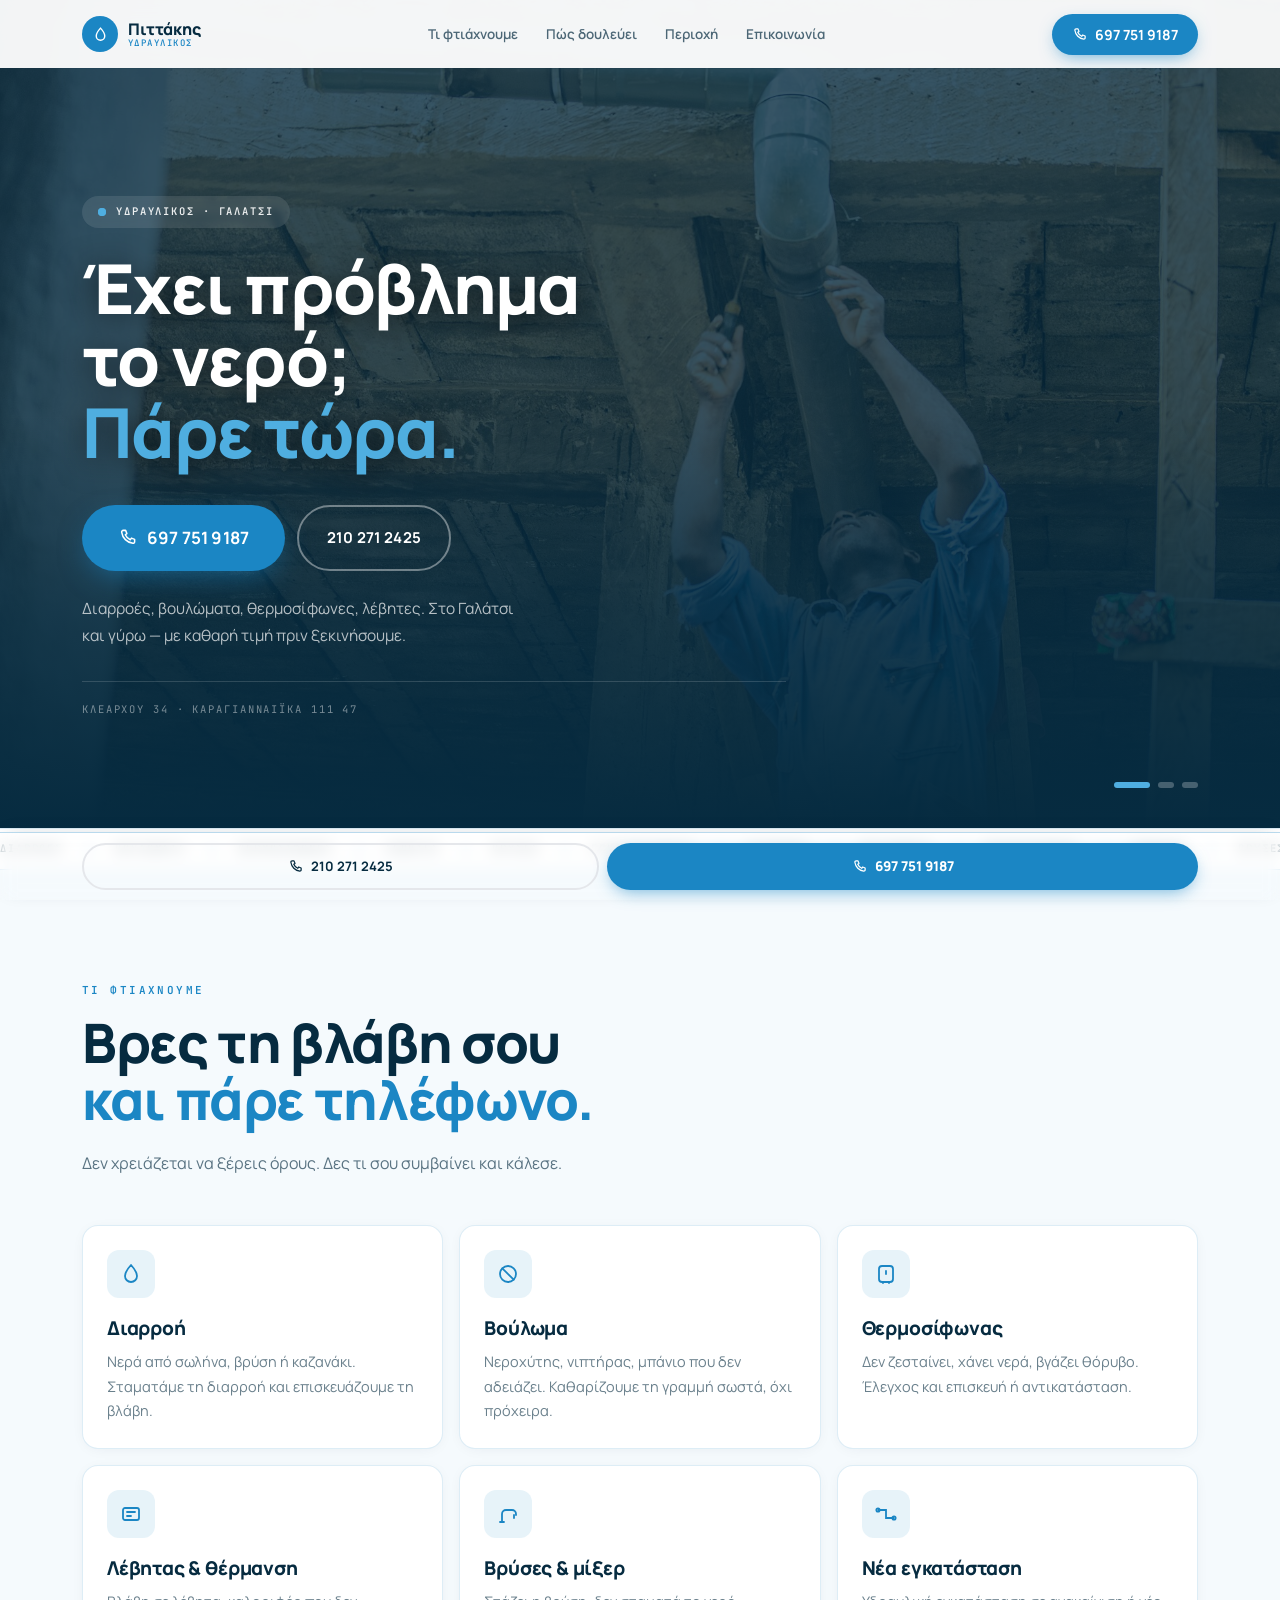
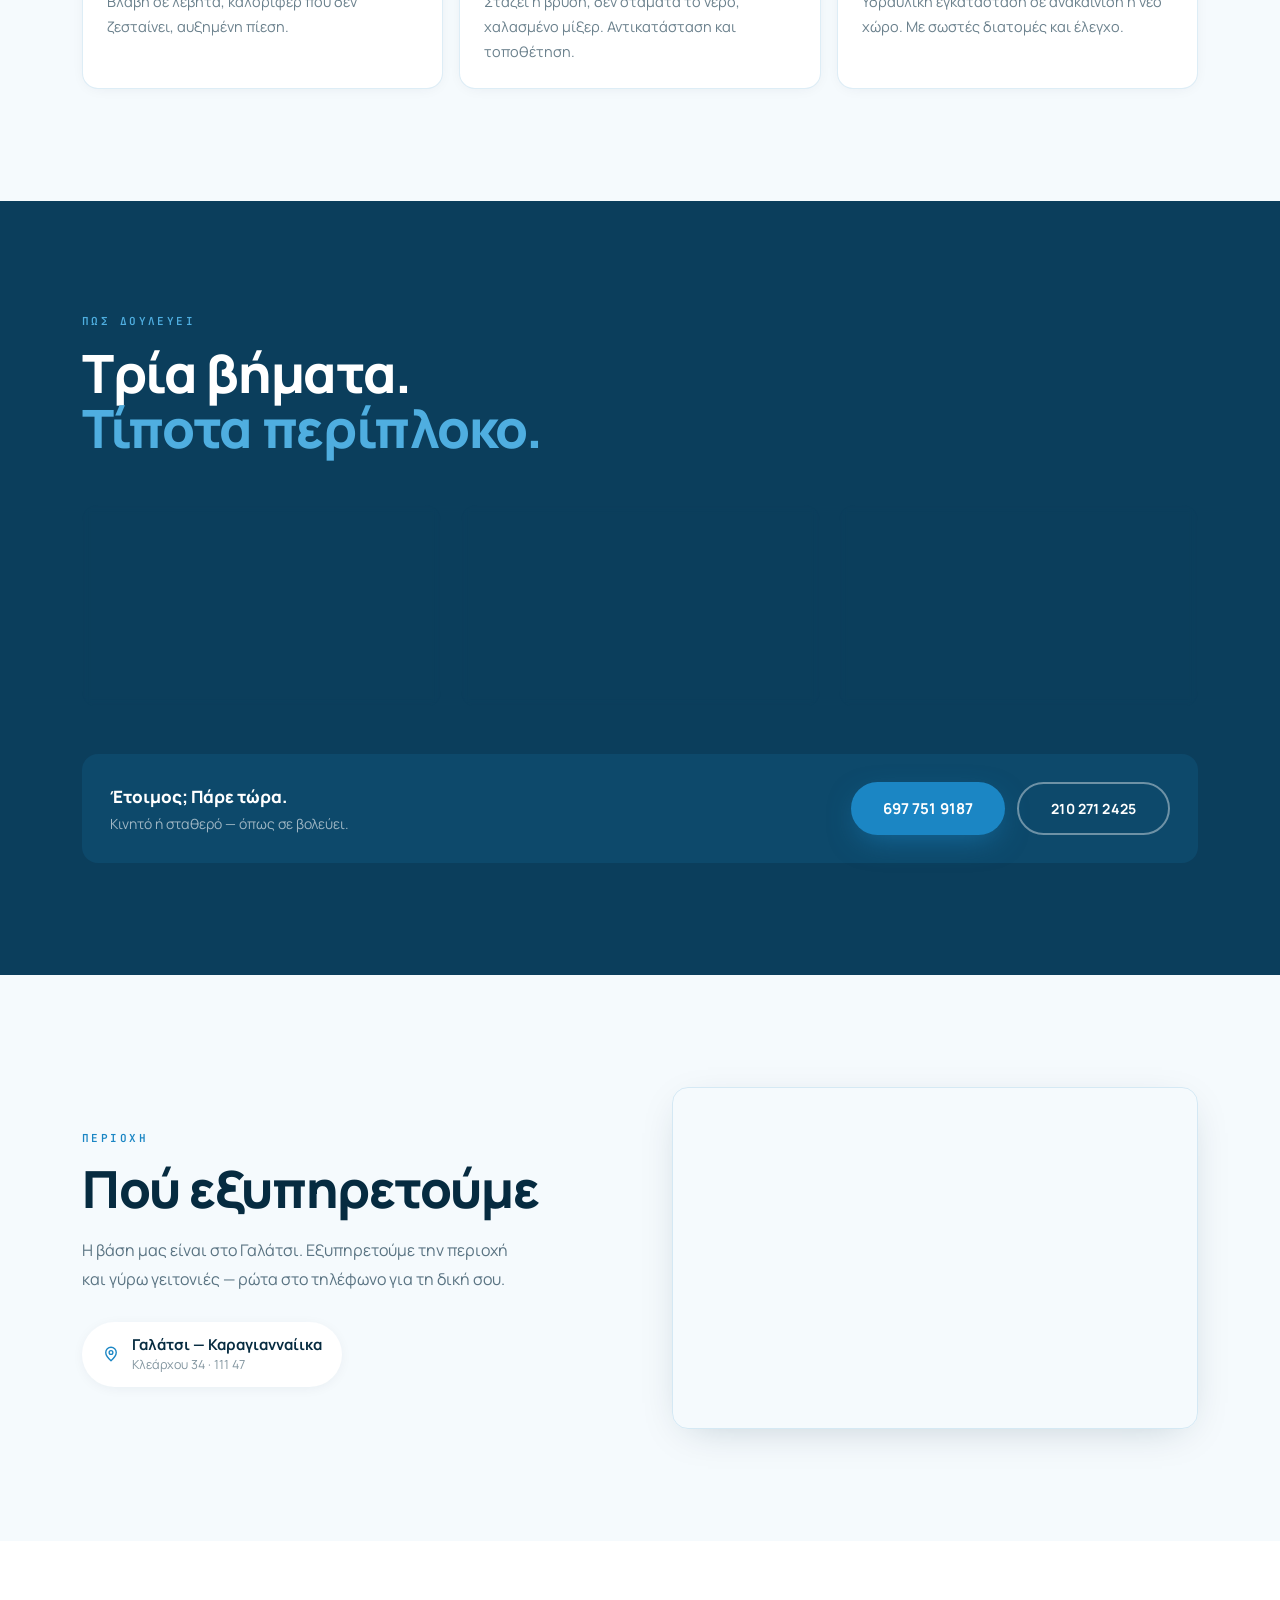
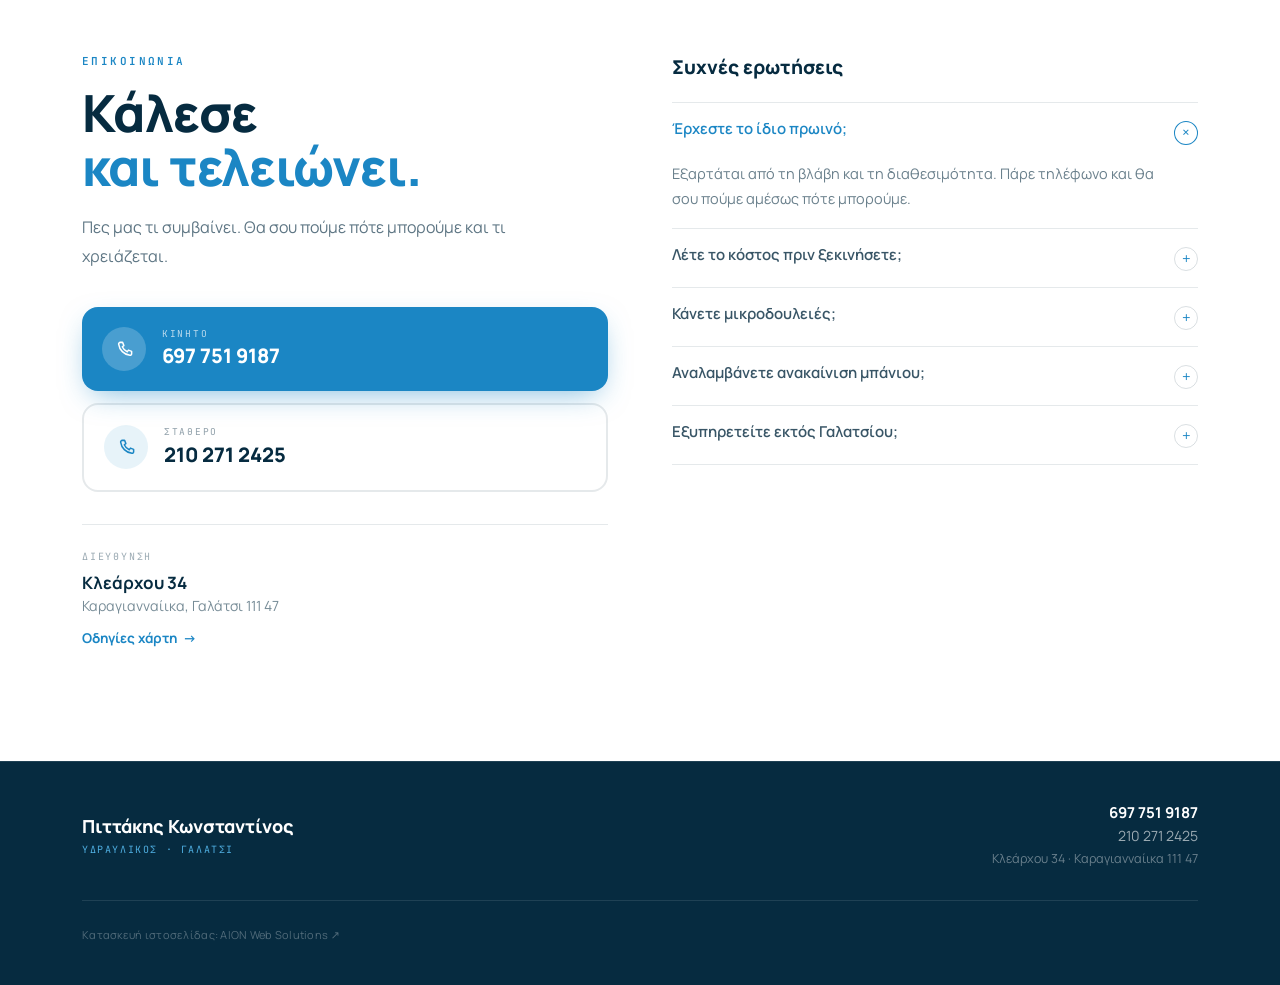
==== index.html @ bbc6b08d "deploy index.html" ====
<!DOCTYPE html>
<html lang="el">
  <head>
    <meta charset="UTF-8" />
    <meta name="viewport" content="width=device-width, initial-scale=1.0" />
    <title>Πιττάκης Κωνσταντίνος — Υδραυλικός, Γαλάτσι</title>
    <meta
      name="description"
      content="Υδραυλικός στο Γαλάτσι. Διαρροές, βουλώματα, θερμοσίφωνες, λέβητες, βρύσες, εγκαταστάσεις. Κινητό 697 751 9187 — σταθερό 210 271 2425."
    />
    <meta name="theme-color" content="#062B40" />
    <meta property="og:locale" content="el_GR" />
    <meta property="og:type" content="website" />
    <meta property="og:title" content="Πιττάκης Κωνσταντίνος — Υδραυλικός Γαλάτσι" />
    <meta property="og:description" content="Διαρροές, βουλώματα, θερμοσίφωνες, λέβητες. Γαλάτσι & γύρω περιοχές." />
    <meta property="og:image" content="/images/plumb-work.jpg" />
    <link rel="icon" type="image/svg+xml" href="./favicon.svg" />
    <link rel="preconnect" href="https://fonts.googleapis.com" />
    <link rel="preconnect" href="https://fonts.gstatic.com" crossorigin />
    <link
      href="https://fonts.googleapis.com/css2?family=Manrope:wght@400;500;600;700;800&family=JetBrains+Mono:wght@400;500&display=swap"
      rel="stylesheet"
    />
    <script type="application/ld+json">
      {
        "@context": "https://schema.org",
        "@type": "Plumber",
        "name": "Πιττάκης Κωνσταντίνος",
        "description": "Υδραυλικές εργασίες και επισκευές: διαρροές, βουλώματα, θερμοσίφωνες, λέβητες, βρύσες, νέες εγκαταστάσεις.",
        "address": {
          "@type": "PostalAddress",
          "streetAddress": "Κλεάρχου 34",
          "addressLocality": "Γαλάτσι",
          "addressRegion": "Αττική",
          "postalCode": "111 47",
          "addressCountry": "GR"
        },
        "geo": {
          "@type": "GeoCoordinates",
          "latitude": 38.009536,
          "longitude": 23.756253
        },
        "hasMap": "https://www.openstreetmap.org/?mlat=38.009536&mlon=23.756253#map=17/38.009536/23.756253",
        "telephone": "+302102712425",
        "areaServed": "Γαλάτσι, Αθήνα",
        "priceRange": "€"
      }
    </script>
    <script type="module" crossorigin src="./assets/index-CZv9LOfV.js"></script>
    <link rel="stylesheet" crossorigin href="./assets/index-fb0Il2Rf.css">
  </head>
  <body>
    <div id="root"></div>
  </body>
</html>
---- assets/index-fb0Il2Rf.css ----
*,:before,:after{--tw-border-spacing-x: 0;--tw-border-spacing-y: 0;--tw-translate-x: 0;--tw-translate-y: 0;--tw-rotate: 0;--tw-skew-x: 0;--tw-skew-y: 0;--tw-scale-x: 1;--tw-scale-y: 1;--tw-pan-x: ;--tw-pan-y: ;--tw-pinch-zoom: ;--tw-scroll-snap-strictness: proximity;--tw-gradient-from-position: ;--tw-gradient-via-position: ;--tw-gradient-to-position: ;--tw-ordinal: ;--tw-slashed-zero: ;--tw-numeric-figure: ;--tw-numeric-spacing: ;--tw-numeric-fraction: ;--tw-ring-inset: ;--tw-ring-offset-width: 0px;--tw-ring-offset-color: #fff;--tw-ring-color: rgb(59 130 246 / .5);--tw-ring-offset-shadow: 0 0 #0000;--tw-ring-shadow: 0 0 #0000;--tw-shadow: 0 0 #0000;--tw-shadow-colored: 0 0 #0000;--tw-blur: ;--tw-brightness: ;--tw-contrast: ;--tw-grayscale: ;--tw-hue-rotate: ;--tw-invert: ;--tw-saturate: ;--tw-sepia: ;--tw-drop-shadow: ;--tw-backdrop-blur: ;--tw-backdrop-brightness: ;--tw-backdrop-contrast: ;--tw-backdrop-grayscale: ;--tw-backdrop-hue-rotate: ;--tw-backdrop-invert: ;--tw-backdrop-opacity: ;--tw-backdrop-saturate: ;--tw-backdrop-sepia: ;--tw-contain-size: ;--tw-contain-layout: ;--tw-contain-paint: ;--tw-contain-style: }::backdrop{--tw-border-spacing-x: 0;--tw-border-spacing-y: 0;--tw-translate-x: 0;--tw-translate-y: 0;--tw-rotate: 0;--tw-skew-x: 0;--tw-skew-y: 0;--tw-scale-x: 1;--tw-scale-y: 1;--tw-pan-x: ;--tw-pan-y: ;--tw-pinch-zoom: ;--tw-scroll-snap-strictness: proximity;--tw-gradient-from-position: ;--tw-gradient-via-position: ;--tw-gradient-to-position: ;--tw-ordinal: ;--tw-slashed-zero: ;--tw-numeric-figure: ;--tw-numeric-spacing: ;--tw-numeric-fraction: ;--tw-ring-inset: ;--tw-ring-offset-width: 0px;--tw-ring-offset-color: #fff;--tw-ring-color: rgb(59 130 246 / .5);--tw-ring-offset-shadow: 0 0 #0000;--tw-ring-shadow: 0 0 #0000;--tw-shadow: 0 0 #0000;--tw-shadow-colored: 0 0 #0000;--tw-blur: ;--tw-brightness: ;--tw-contrast: ;--tw-grayscale: ;--tw-hue-rotate: ;--tw-invert: ;--tw-saturate: ;--tw-sepia: ;--tw-drop-shadow: ;--tw-backdrop-blur: ;--tw-backdrop-brightness: ;--tw-backdrop-contrast: ;--tw-backdrop-grayscale: ;--tw-backdrop-hue-rotate: ;--tw-backdrop-invert: ;--tw-backdrop-opacity: ;--tw-backdrop-saturate: ;--tw-backdrop-sepia: ;--tw-contain-size: ;--tw-contain-layout: ;--tw-contain-paint: ;--tw-contain-style: }*,:before,:after{box-sizing:border-box;border-width:0;border-style:solid;border-color:#e5e7eb}:before,:after{--tw-content: ""}html,:host{line-height:1.5;-webkit-text-size-adjust:100%;-moz-tab-size:4;-o-tab-size:4;tab-size:4;font-family:ui-sans-serif,system-ui,sans-serif,"Apple Color Emoji","Segoe UI Emoji",Segoe UI Symbol,"Noto Color Emoji";font-feature-settings:normal;font-variation-settings:normal;-webkit-tap-highlight-color:transparent}body{margin:0;line-height:inherit}hr{height:0;color:inherit;border-top-width:1px}abbr:where([title]){-webkit-text-decoration:underline dotted;text-decoration:underline dotted}h1,h2,h3,h4,h5,h6{font-size:inherit;font-weight:inherit}a{color:inherit;text-decoration:inherit}b,strong{font-weight:bolder}code,kbd,samp,pre{font-family:JetBrains Mono,ui-monospace,monospace;font-feature-settings:normal;font-variation-settings:normal;font-size:1em}small{font-size:80%}sub,sup{font-size:75%;line-height:0;position:relative;vertical-align:baseline}sub{bottom:-.25em}sup{top:-.5em}table{text-indent:0;border-color:inherit;border-collapse:collapse}button,input,optgroup,select,textarea{font-family:inherit;font-feature-settings:inherit;font-variation-settings:inherit;font-size:100%;font-weight:inherit;line-height:inherit;letter-spacing:inherit;color:inherit;margin:0;padding:0}button,select{text-transform:none}button,input:where([type=button]),input:where([type=reset]),input:where([type=submit]){-webkit-appearance:button;background-color:transparent;background-image:none}:-moz-focusring{outline:auto}:-moz-ui-invalid{box-shadow:none}progress{vertical-align:baseline}::-webkit-inner-spin-button,::-webkit-outer-spin-button{height:auto}[type=search]{-webkit-appearance:textfield;outline-offset:-2px}::-webkit-search-decoration{-webkit-appearance:none}::-webkit-file-upload-button{-webkit-appearance:button;font:inherit}summary{display:list-item}blockquote,dl,dd,h1,h2,h3,h4,h5,h6,hr,figure,p,pre{margin:0}fieldset{margin:0;padding:0}legend{padding:0}ol,ul,menu{list-style:none;margin:0;padding:0}dialog{padding:0}textarea{resize:vertical}input::-moz-placeholder,textarea::-moz-placeholder{opacity:1;color:#9ca3af}input::placeholder,textarea::placeholder{opacity:1;color:#9ca3af}button,[role=button]{cursor:pointer}:disabled{cursor:default}img,svg,video,canvas,audio,iframe,embed,object{display:block;vertical-align:middle}img,video{max-width:100%;height:auto}[hidden]:where(:not([hidden=until-found])){display:none}html{scroll-behavior:smooth;-webkit-text-size-adjust:100%}body{--tw-bg-opacity: 1;background-color:rgb(245 250 253 / var(--tw-bg-opacity, 1));font-family:Manrope,system-ui,sans-serif;--tw-text-opacity: 1;color:rgb(6 43 64 / var(--tw-text-opacity, 1));-webkit-font-smoothing:antialiased;-moz-osx-font-smoothing:grayscale;text-rendering:optimizeLegibility}::-moz-selection{--tw-bg-opacity: 1;background-color:rgb(27 134 196 / var(--tw-bg-opacity, 1));--tw-text-opacity: 1;color:rgb(255 255 255 / var(--tw-text-opacity, 1))}::selection{--tw-bg-opacity: 1;background-color:rgb(27 134 196 / var(--tw-bg-opacity, 1));--tw-text-opacity: 1;color:rgb(255 255 255 / var(--tw-text-opacity, 1))}h1,h2,h3{text-wrap:balance}.wrap{margin-left:auto;margin-right:auto;width:100%;max-width:1180px;padding-left:1.25rem;padding-right:1.25rem}@media (min-width: 640px){.wrap{padding-left:2rem;padding-right:2rem}}.tag{font-family:JetBrains Mono,ui-monospace,monospace;font-size:11px;font-weight:600;text-transform:uppercase;letter-spacing:.22em;--tw-text-opacity: 1;color:rgb(27 134 196 / var(--tw-text-opacity, 1))}.btn-call{display:inline-flex;align-items:center;justify-content:center;gap:.625rem;border-radius:9999px;padding:1rem 2rem;font-family:Manrope,system-ui,sans-serif;font-size:15px;font-weight:700;letter-spacing:.01em;transition-property:color,background-color,border-color,text-decoration-color,fill,stroke,opacity,box-shadow,transform,filter,backdrop-filter;transition-timing-function:cubic-bezier(.4,0,.2,1);transition-duration:.3s}.btn-call:focus{outline:2px solid transparent;outline-offset:2px}.btn-call:focus-visible{--tw-ring-offset-shadow: var(--tw-ring-inset) 0 0 0 var(--tw-ring-offset-width) var(--tw-ring-offset-color);--tw-ring-shadow: var(--tw-ring-inset) 0 0 0 calc(2px + var(--tw-ring-offset-width)) var(--tw-ring-color);box-shadow:var(--tw-ring-offset-shadow),var(--tw-ring-shadow),var(--tw-shadow, 0 0 #0000);--tw-ring-opacity: 1;--tw-ring-color: rgb(27 134 196 / var(--tw-ring-opacity, 1));--tw-ring-offset-width: 2px}.btn-call{--tw-bg-opacity: 1;background-color:rgb(27 134 196 / var(--tw-bg-opacity, 1));--tw-text-opacity: 1;color:rgb(255 255 255 / var(--tw-text-opacity, 1));--tw-shadow: 0 10px 30px -8px rgba(27,134,196,.6);--tw-shadow-colored: 0 10px 30px -8px var(--tw-shadow-color);box-shadow:var(--tw-ring-offset-shadow, 0 0 #0000),var(--tw-ring-shadow, 0 0 #0000),var(--tw-shadow)}.btn-call:hover{--tw-bg-opacity: 1;background-color:rgb(15 83 120 / var(--tw-bg-opacity, 1));--tw-shadow: 0 14px 36px -8px rgba(11,62,92,.55);--tw-shadow-colored: 0 14px 36px -8px var(--tw-shadow-color);box-shadow:var(--tw-ring-offset-shadow, 0 0 #0000),var(--tw-ring-shadow, 0 0 #0000),var(--tw-shadow)}.btn-ghost{display:inline-flex;align-items:center;justify-content:center;gap:.625rem;border-radius:9999px;padding:1rem 2rem;font-family:Manrope,system-ui,sans-serif;font-size:15px;font-weight:700;letter-spacing:.01em;transition-property:color,background-color,border-color,text-decoration-color,fill,stroke,opacity,box-shadow,transform,filter,backdrop-filter;transition-timing-function:cubic-bezier(.4,0,.2,1);transition-duration:.3s}.btn-ghost:focus{outline:2px solid transparent;outline-offset:2px}.btn-ghost:focus-visible{--tw-ring-offset-shadow: var(--tw-ring-inset) 0 0 0 var(--tw-ring-offset-width) var(--tw-ring-offset-color);--tw-ring-shadow: var(--tw-ring-inset) 0 0 0 calc(2px + var(--tw-ring-offset-width)) var(--tw-ring-color);box-shadow:var(--tw-ring-offset-shadow),var(--tw-ring-shadow),var(--tw-shadow, 0 0 #0000);--tw-ring-opacity: 1;--tw-ring-color: rgb(27 134 196 / var(--tw-ring-opacity, 1));--tw-ring-offset-width: 2px}.btn-ghost{border-width:2px;border-color:#fff6;--tw-text-opacity: 1;color:rgb(255 255 255 / var(--tw-text-opacity, 1))}.btn-ghost:hover{--tw-border-opacity: 1;border-color:rgb(255 255 255 / var(--tw-border-opacity, 1));background-color:#ffffff1a}.heading{font-family:Manrope,system-ui,sans-serif;font-weight:800;line-height:1.05;letter-spacing:-.025em}.card{border-radius:1rem;border-width:1px;border-color:#1b86c426;--tw-bg-opacity: 1;background-color:rgb(255 255 255 / var(--tw-bg-opacity, 1));padding:1.5rem;--tw-shadow: 0 2px 16px -6px rgba(6,43,64,.1);--tw-shadow-colored: 0 2px 16px -6px var(--tw-shadow-color);box-shadow:var(--tw-ring-offset-shadow, 0 0 #0000),var(--tw-ring-shadow, 0 0 #0000),var(--tw-shadow)}.sr-only{position:absolute;width:1px;height:1px;padding:0;margin:-1px;overflow:hidden;clip:rect(0,0,0,0);white-space:nowrap;border-width:0}.fixed{position:fixed}.absolute{position:absolute}.relative{position:relative}.inset-0{top:0;right:0;bottom:0;left:0}.inset-x-0{left:0;right:0}.-right-3{right:-.75rem}.bottom-0{bottom:0}.top-0{top:0}.top-1\/2{top:50%}.isolate{isolation:isolate}.-z-10{z-index:-10}.z-40{z-index:40}.z-50{z-index:50}.mt-0\.5{margin-top:.125rem}.mt-1{margin-top:.25rem}.mt-1\.5{margin-top:.375rem}.mt-12{margin-top:3rem}.mt-2{margin-top:.5rem}.mt-3{margin-top:.75rem}.mt-4{margin-top:1rem}.mt-5{margin-top:1.25rem}.mt-6{margin-top:1.5rem}.mt-7{margin-top:1.75rem}.mt-8{margin-top:2rem}.mt-9{margin-top:2.25rem}.block{display:block}.flex{display:flex}.inline-flex{display:inline-flex}.grid{display:grid}.hidden{display:none}.h-1{height:.25rem}.h-1\.5{height:.375rem}.h-1\/2{height:50%}.h-10{height:2.5rem}.h-11{height:2.75rem}.h-12{height:3rem}.h-2{height:.5rem}.h-6{height:1.5rem}.h-9{height:2.25rem}.h-\[340px\]{height:340px}.h-\[68px\]{height:68px}.h-\[72px\]{height:72px}.h-full{height:100%}.min-h-\[92svh\]{min-height:92svh}.w-1{width:.25rem}.w-10{width:2.5rem}.w-11{width:2.75rem}.w-12{width:3rem}.w-2{width:.5rem}.w-4{width:1rem}.w-6{width:1.5rem}.w-9{width:2.25rem}.w-full{width:100%}.w-max{width:-moz-max-content;width:max-content}.max-w-2xl{max-width:42rem}.max-w-\[44rem\]{max-width:44rem}.max-w-lg{max-width:32rem}.max-w-md{max-width:28rem}.flex-1{flex:1 1 0%}.flex-\[1\.15\]{flex:1.15}.shrink-0{flex-shrink:0}.rotate-45{--tw-rotate: 45deg;transform:translate(var(--tw-translate-x),var(--tw-translate-y)) rotate(var(--tw-rotate)) skew(var(--tw-skew-x)) skewY(var(--tw-skew-y)) scaleX(var(--tw-scale-x)) scaleY(var(--tw-scale-y))}.scale-100{--tw-scale-x: 1;--tw-scale-y: 1;transform:translate(var(--tw-translate-x),var(--tw-translate-y)) rotate(var(--tw-rotate)) skew(var(--tw-skew-x)) skewY(var(--tw-skew-y)) scaleX(var(--tw-scale-x)) scaleY(var(--tw-scale-y))}.scale-\[1\.05\]{--tw-scale-x: 1.05;--tw-scale-y: 1.05;transform:translate(var(--tw-translate-x),var(--tw-translate-y)) rotate(var(--tw-rotate)) skew(var(--tw-skew-x)) skewY(var(--tw-skew-y)) scaleX(var(--tw-scale-x)) scaleY(var(--tw-scale-y))}@keyframes slideMarquee{0%{transform:translate(0)}to{transform:translate(-50%)}}.animate-marquee{animation:slideMarquee 30s linear infinite}@keyframes pulseRing{0%{transform:scale(1);opacity:.5}70%{transform:scale(1.6);opacity:0}to{transform:scale(1.6);opacity:0}}.animate-pulseRing{animation:pulseRing 2.4s cubic-bezier(.4,0,.6,1) infinite}@keyframes riseUp{0%{opacity:0;transform:translateY(24px)}to{opacity:1;transform:translateY(0)}}.animate-riseUp{animation:riseUp .8s cubic-bezier(.2,.8,.2,1) both}.flex-col{flex-direction:column}.flex-wrap{flex-wrap:wrap}.place-items-center{place-items:center}.items-start{align-items:flex-start}.items-center{align-items:center}.items-stretch{align-items:stretch}.justify-end{justify-content:flex-end}.justify-center{justify-content:center}.justify-between{justify-content:space-between}.gap-1{gap:.25rem}.gap-1\.5{gap:.375rem}.gap-12{gap:3rem}.gap-14{gap:3.5rem}.gap-2{gap:.5rem}.gap-2\.5{gap:.625rem}.gap-3{gap:.75rem}.gap-4{gap:1rem}.gap-5{gap:1.25rem}.gap-6{gap:1.5rem}.gap-7{gap:1.75rem}.space-y-3>:not([hidden])~:not([hidden]){--tw-space-y-reverse: 0;margin-top:calc(.75rem * calc(1 - var(--tw-space-y-reverse)));margin-bottom:calc(.75rem * var(--tw-space-y-reverse))}.divide-y>:not([hidden])~:not([hidden]){--tw-divide-y-reverse: 0;border-top-width:calc(1px * calc(1 - var(--tw-divide-y-reverse)));border-bottom-width:calc(1px * var(--tw-divide-y-reverse))}.divide-deep-950\/10>:not([hidden])~:not([hidden]){border-color:#062b401a}.overflow-hidden{overflow:hidden}.overflow-x-auto{overflow-x:auto}.whitespace-nowrap{white-space:nowrap}.rounded-2xl{border-radius:1rem}.rounded-full{border-radius:9999px}.rounded-xl{border-radius:.75rem}.border{border-width:1px}.border-2{border-width:2px}.border-y{border-top-width:1px;border-bottom-width:1px}.border-t{border-top-width:1px}.border-deep-950\/10{border-color:#062b401a}.border-deep-950\/15{border-color:#062b4026}.border-water{--tw-border-opacity: 1;border-color:rgb(27 134 196 / var(--tw-border-opacity, 1))}.border-water\/15{border-color:#1b86c426}.border-water\/30{border-color:#1b86c44d}.border-white\/10{border-color:#ffffff1a}.border-white\/15{border-color:#ffffff26}.bg-deep-900{--tw-bg-opacity: 1;background-color:rgb(11 62 92 / var(--tw-bg-opacity, 1))}.bg-deep-950{--tw-bg-opacity: 1;background-color:rgb(6 43 64 / var(--tw-bg-opacity, 1))}.bg-deep-950\/80{background-color:#062b40cc}.bg-sky{--tw-bg-opacity: 1;background-color:rgb(245 250 253 / var(--tw-bg-opacity, 1))}.bg-water{--tw-bg-opacity: 1;background-color:rgb(27 134 196 / var(--tw-bg-opacity, 1))}.bg-water-light{--tw-bg-opacity: 1;background-color:rgb(79 174 224 / var(--tw-bg-opacity, 1))}.bg-water\/10{background-color:#1b86c41a}.bg-water\/15{background-color:#1b86c426}.bg-water\/50{background-color:#1b86c480}.bg-white{--tw-bg-opacity: 1;background-color:rgb(255 255 255 / var(--tw-bg-opacity, 1))}.bg-white\/10{background-color:#ffffff1a}.bg-white\/20{background-color:#fff3}.bg-white\/25{background-color:#ffffff40}.bg-white\/95{background-color:#fffffff2}.bg-gradient-to-r{background-image:linear-gradient(to right,var(--tw-gradient-stops))}.bg-gradient-to-t{background-image:linear-gradient(to top,var(--tw-gradient-stops))}.from-deep-950{--tw-gradient-from: #062B40 var(--tw-gradient-from-position);--tw-gradient-to: rgb(6 43 64 / 0) var(--tw-gradient-to-position);--tw-gradient-stops: var(--tw-gradient-from), var(--tw-gradient-to)}.via-deep-950\/60{--tw-gradient-to: rgb(6 43 64 / 0) var(--tw-gradient-to-position);--tw-gradient-stops: var(--tw-gradient-from), rgb(6 43 64 / .6) var(--tw-gradient-via-position), var(--tw-gradient-to)}.to-deep-950\/35{--tw-gradient-to: rgb(6 43 64 / .35) var(--tw-gradient-to-position)}.to-transparent{--tw-gradient-to: transparent var(--tw-gradient-to-position)}.object-cover{-o-object-fit:cover;object-fit:cover}.object-\[55\%_center\]{-o-object-position:55% center;object-position:55% center}.p-5{padding:1.25rem}.p-6{padding:1.5rem}.p-7{padding:1.75rem}.\!px-7{padding-left:1.75rem!important;padding-right:1.75rem!important}.\!px-9{padding-left:2.25rem!important;padding-right:2.25rem!important}.\!py-3\.5{padding-top:.875rem!important;padding-bottom:.875rem!important}.\!py-5{padding-top:1.25rem!important;padding-bottom:1.25rem!important}.px-4{padding-left:1rem;padding-right:1rem}.px-5{padding-left:1.25rem;padding-right:1.25rem}.py-10{padding-top:2.5rem;padding-bottom:2.5rem}.py-2{padding-top:.5rem;padding-bottom:.5rem}.py-2\.5{padding-top:.625rem;padding-bottom:.625rem}.py-20{padding-top:5rem;padding-bottom:5rem}.py-3{padding-top:.75rem;padding-bottom:.75rem}.py-4{padding-top:1rem;padding-bottom:1rem}.pb-10{padding-bottom:2.5rem}.pb-16{padding-bottom:4rem}.pb-4{padding-bottom:1rem}.pr-9{padding-right:2.25rem}.pt-32{padding-top:8rem}.pt-5{padding-top:1.25rem}.pt-6{padding-top:1.5rem}.text-left{text-align:left}.font-body,.font-head{font-family:Manrope,system-ui,sans-serif}.font-mono{font-family:JetBrains Mono,ui-monospace,monospace}.\!text-\[14px\]{font-size:14px!important}.\!text-\[15px\]{font-size:15px!important}.\!text-\[17px\]{font-size:17px!important}.text-\[10\.5px\]{font-size:10.5px}.text-\[10px\]{font-size:10px}.text-\[11\.5px\]{font-size:11.5px}.text-\[11px\]{font-size:11px}.text-\[12\.5px\]{font-size:12.5px}.text-\[13\.5px\]{font-size:13.5px}.text-\[13px\]{font-size:13px}.text-\[14\.5px\]{font-size:14.5px}.text-\[14px\]{font-size:14px}.text-\[15\.5px\]{font-size:15.5px}.text-\[15px\]{font-size:15px}.text-\[16px\]{font-size:16px}.text-\[17px\]{font-size:17px}.text-\[18px\]{font-size:18px}.text-\[19px\]{font-size:19px}.text-\[20px\]{font-size:20px}.text-\[9\.5px\]{font-size:9.5px}.text-\[9px\]{font-size:9px}.text-\[clamp\(2\.4rem\,6\.4vw\,4\.3rem\)\]{font-size:clamp(2.4rem,6.4vw,4.3rem)}.text-\[clamp\(2rem\,5vw\,3\.2rem\)\]{font-size:clamp(2rem,5vw,3.2rem)}.text-\[clamp\(2rem\,5vw\,3\.3rem\)\]{font-size:clamp(2rem,5vw,3.3rem)}.text-\[clamp\(2rem\,5vw\,3\.4rem\)\]{font-size:clamp(2rem,5vw,3.4rem)}.font-bold{font-weight:700}.font-extrabold{font-weight:800}.font-medium{font-weight:500}.font-semibold{font-weight:600}.uppercase{text-transform:uppercase}.leading-\[1\.75\]{line-height:1.75}.leading-\[1\.7\]{line-height:1.7}.leading-\[1\.8\]{line-height:1.8}.leading-none{line-height:1}.leading-snug{line-height:1.375}.tracking-\[-0\.01em\]{letter-spacing:-.01em}.tracking-\[0\.16em\]{letter-spacing:.16em}.tracking-\[0\.18em\]{letter-spacing:.18em}.tracking-marquee{letter-spacing:.22em}.tracking-wide{letter-spacing:.025em}.text-deep-950{--tw-text-opacity: 1;color:rgb(6 43 64 / var(--tw-text-opacity, 1))}.text-deep-950\/35{color:#062b4059}.text-deep-950\/40{color:#062b4066}.text-deep-950\/45{color:#062b4073}.text-deep-950\/50{color:#062b4080}.text-deep-950\/55{color:#062b408c}.text-deep-950\/60{color:#062b4099}.text-deep-950\/65{color:#062b40a6}.text-deep-950\/70{color:#062b40b3}.text-deep-950\/80{color:#062b40cc}.text-water{--tw-text-opacity: 1;color:rgb(27 134 196 / var(--tw-text-opacity, 1))}.text-water-light{--tw-text-opacity: 1;color:rgb(79 174 224 / var(--tw-text-opacity, 1))}.text-white{--tw-text-opacity: 1;color:rgb(255 255 255 / var(--tw-text-opacity, 1))}.text-white\/20{color:#fff3}.text-white\/30{color:#ffffff4d}.text-white\/40{color:#fff6}.text-white\/45{color:#ffffff73}.text-white\/60{color:#fff9}.text-white\/65{color:#ffffffa6}.text-white\/70{color:#ffffffb3}.text-white\/90{color:#ffffffe6}.opacity-0{opacity:0}.opacity-100{opacity:1}.shadow-\[0_-4px_20px_-8px_rgba\(6\,43\,64\,0\.2\)\]{--tw-shadow: 0 -4px 20px -8px rgba(6,43,64,.2);--tw-shadow-colored: 0 -4px 20px -8px var(--tw-shadow-color);box-shadow:var(--tw-ring-offset-shadow, 0 0 #0000),var(--tw-ring-shadow, 0 0 #0000),var(--tw-shadow)}.shadow-\[0_10px_30px_-10px_rgba\(27\,134\,196\,0\.6\)\]{--tw-shadow: 0 10px 30px -10px rgba(27,134,196,.6);--tw-shadow-colored: 0 10px 30px -10px var(--tw-shadow-color);box-shadow:var(--tw-ring-offset-shadow, 0 0 #0000),var(--tw-ring-shadow, 0 0 #0000),var(--tw-shadow)}.shadow-\[0_10px_40px_-16px_rgba\(6\,43\,64\,0\.25\)\]{--tw-shadow: 0 10px 40px -16px rgba(6,43,64,.25);--tw-shadow-colored: 0 10px 40px -16px var(--tw-shadow-color);box-shadow:var(--tw-ring-offset-shadow, 0 0 #0000),var(--tw-ring-shadow, 0 0 #0000),var(--tw-shadow)}.shadow-\[0_1px_0_rgba\(6\,43\,64\,0\.08\)\]{--tw-shadow: 0 1px 0 rgba(6,43,64,.08);--tw-shadow-colored: 0 1px 0 var(--tw-shadow-color);box-shadow:var(--tw-ring-offset-shadow, 0 0 #0000),var(--tw-ring-shadow, 0 0 #0000),var(--tw-shadow)}.shadow-\[0_2px_16px_-6px_rgba\(6\,43\,64\,0\.12\)\]{--tw-shadow: 0 2px 16px -6px rgba(6,43,64,.12);--tw-shadow-colored: 0 2px 16px -6px var(--tw-shadow-color);box-shadow:var(--tw-ring-offset-shadow, 0 0 #0000),var(--tw-ring-shadow, 0 0 #0000),var(--tw-shadow)}.shadow-\[0_6px_18px_-6px_rgba\(27\,134\,196\,0\.7\)\]{--tw-shadow: 0 6px 18px -6px rgba(27,134,196,.7);--tw-shadow-colored: 0 6px 18px -6px var(--tw-shadow-color);box-shadow:var(--tw-ring-offset-shadow, 0 0 #0000),var(--tw-ring-shadow, 0 0 #0000),var(--tw-shadow)}.backdrop-blur{--tw-backdrop-blur: blur(8px);-webkit-backdrop-filter:var(--tw-backdrop-blur) var(--tw-backdrop-brightness) var(--tw-backdrop-contrast) var(--tw-backdrop-grayscale) var(--tw-backdrop-hue-rotate) var(--tw-backdrop-invert) var(--tw-backdrop-opacity) var(--tw-backdrop-saturate) var(--tw-backdrop-sepia);backdrop-filter:var(--tw-backdrop-blur) var(--tw-backdrop-brightness) var(--tw-backdrop-contrast) var(--tw-backdrop-grayscale) var(--tw-backdrop-hue-rotate) var(--tw-backdrop-invert) var(--tw-backdrop-opacity) var(--tw-backdrop-saturate) var(--tw-backdrop-sepia)}.backdrop-blur-sm{--tw-backdrop-blur: blur(4px);-webkit-backdrop-filter:var(--tw-backdrop-blur) var(--tw-backdrop-brightness) var(--tw-backdrop-contrast) var(--tw-backdrop-grayscale) var(--tw-backdrop-hue-rotate) var(--tw-backdrop-invert) var(--tw-backdrop-opacity) var(--tw-backdrop-saturate) var(--tw-backdrop-sepia);backdrop-filter:var(--tw-backdrop-blur) var(--tw-backdrop-brightness) var(--tw-backdrop-contrast) var(--tw-backdrop-grayscale) var(--tw-backdrop-hue-rotate) var(--tw-backdrop-invert) var(--tw-backdrop-opacity) var(--tw-backdrop-saturate) var(--tw-backdrop-sepia)}.transition{transition-property:color,background-color,border-color,text-decoration-color,fill,stroke,opacity,box-shadow,transform,filter,backdrop-filter;transition-timing-function:cubic-bezier(.4,0,.2,1);transition-duration:.15s}.transition-\[opacity\,transform\]{transition-property:opacity,transform;transition-timing-function:cubic-bezier(.4,0,.2,1);transition-duration:.15s}.transition-all{transition-property:all;transition-timing-function:cubic-bezier(.4,0,.2,1);transition-duration:.15s}.transition-colors{transition-property:color,background-color,border-color,text-decoration-color,fill,stroke;transition-timing-function:cubic-bezier(.4,0,.2,1);transition-duration:.15s}.transition-opacity{transition-property:opacity;transition-timing-function:cubic-bezier(.4,0,.2,1);transition-duration:.15s}.transition-transform{transition-property:transform;transition-timing-function:cubic-bezier(.4,0,.2,1);transition-duration:.15s}.duration-300{transition-duration:.3s}.duration-500{transition-duration:.5s}.duration-\[1400ms\]{transition-duration:1.4s}.ease-out{transition-timing-function:cubic-bezier(0,0,.2,1)}.\[animation-delay\:150ms\]{animation-delay:.15s}.\[animation-delay\:220ms\]{animation-delay:.22s}.\[animation-delay\:290ms\]{animation-delay:.29s}.\[animation-delay\:70ms\]{animation-delay:70ms}.\[text-shadow\:0_4px_30px_rgba\(0\,0\,0\,0\.6\)\]{text-shadow:0 4px 30px rgba(0,0,0,.6)}@media (prefers-reduced-motion: reduce){html{scroll-behavior:auto}*,*:before,*:after{animation-duration:.001ms!important;animation-iteration-count:1!important;transition-duration:.001ms!important}}.hover\:-translate-y-1:hover{--tw-translate-y: -.25rem;transform:translate(var(--tw-translate-x),var(--tw-translate-y)) rotate(var(--tw-rotate)) skew(var(--tw-skew-x)) skewY(var(--tw-skew-y)) scaleX(var(--tw-scale-x)) scaleY(var(--tw-scale-y))}.hover\:border-water:hover{--tw-border-opacity: 1;border-color:rgb(27 134 196 / var(--tw-border-opacity, 1))}.hover\:bg-deep-800:hover{--tw-bg-opacity: 1;background-color:rgb(15 83 120 / var(--tw-bg-opacity, 1))}.hover\:bg-white\/50:hover{background-color:#ffffff80}.hover\:text-water:hover{--tw-text-opacity: 1;color:rgb(27 134 196 / var(--tw-text-opacity, 1))}.hover\:text-water-light:hover{--tw-text-opacity: 1;color:rgb(79 174 224 / var(--tw-text-opacity, 1))}.hover\:text-white\/70:hover{color:#ffffffb3}.hover\:underline:hover{text-decoration-line:underline}.hover\:shadow-\[0_16px_40px_-14px_rgba\(6\,43\,64\,0\.22\)\]:hover{--tw-shadow: 0 16px 40px -14px rgba(6,43,64,.22);--tw-shadow-colored: 0 16px 40px -14px var(--tw-shadow-color);box-shadow:var(--tw-ring-offset-shadow, 0 0 #0000),var(--tw-ring-shadow, 0 0 #0000),var(--tw-shadow)}.focus\:not-sr-only:focus{position:static;width:auto;height:auto;padding:0;margin:0;overflow:visible;clip:auto;white-space:normal}.focus\:fixed:focus{position:fixed}.focus\:left-4:focus{left:1rem}.focus\:top-4:focus{top:1rem}.focus\:z-\[60\]:focus{z-index:60}.focus\:rounded-full:focus{border-radius:9999px}.focus\:bg-water:focus{--tw-bg-opacity: 1;background-color:rgb(27 134 196 / var(--tw-bg-opacity, 1))}.focus\:px-4:focus{padding-left:1rem;padding-right:1rem}.focus\:py-2:focus{padding-top:.5rem;padding-bottom:.5rem}.focus\:text-sm:focus{font-size:.875rem;line-height:1.25rem}.focus\:font-bold:focus{font-weight:700}.focus\:text-white:focus{--tw-text-opacity: 1;color:rgb(255 255 255 / var(--tw-text-opacity, 1))}.group:hover .group-hover\:bg-water{--tw-bg-opacity: 1;background-color:rgb(27 134 196 / var(--tw-bg-opacity, 1))}.group:hover .group-hover\:text-water{--tw-text-opacity: 1;color:rgb(27 134 196 / var(--tw-text-opacity, 1))}.group:hover .group-hover\:text-white{--tw-text-opacity: 1;color:rgb(255 255 255 / var(--tw-text-opacity, 1))}@media (min-width: 640px){.sm\:inline-flex{display:inline-flex}.sm\:hidden{display:none}.sm\:grid-cols-2{grid-template-columns:repeat(2,minmax(0,1fr))}.sm\:flex-row{flex-direction:row}.sm\:items-center{align-items:center}.sm\:justify-between{justify-content:space-between}.sm\:p-7{padding:1.75rem}.sm\:py-28{padding-top:7rem;padding-bottom:7rem}.sm\:text-right{text-align:right}}@media (min-width: 768px){.md\:block{display:block}.md\:hidden{display:none}.md\:grid-cols-3{grid-template-columns:repeat(3,minmax(0,1fr))}}@media (min-width: 1024px){.lg\:flex{display:flex}.lg\:hidden{display:none}.lg\:grid-cols-2{grid-template-columns:repeat(2,minmax(0,1fr))}.lg\:grid-cols-3{grid-template-columns:repeat(3,minmax(0,1fr))}.lg\:gap-16{gap:4rem}}
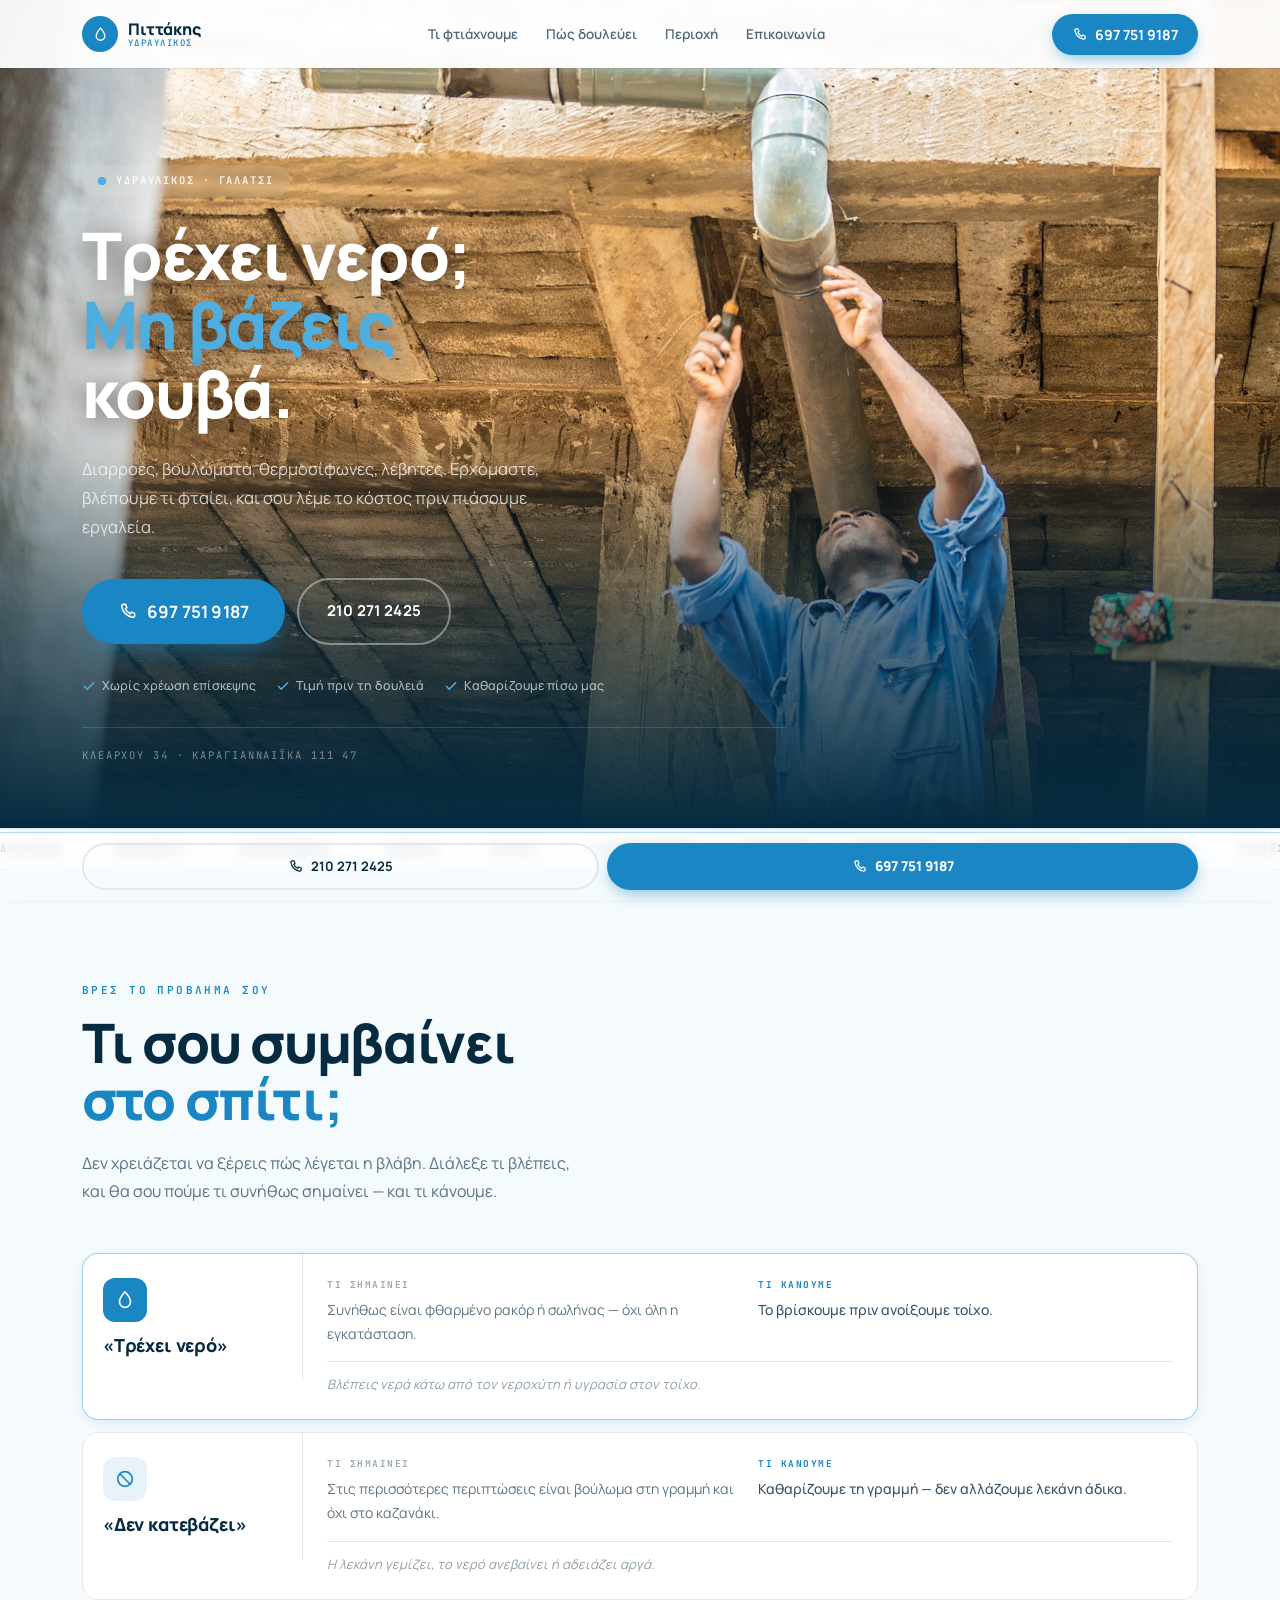
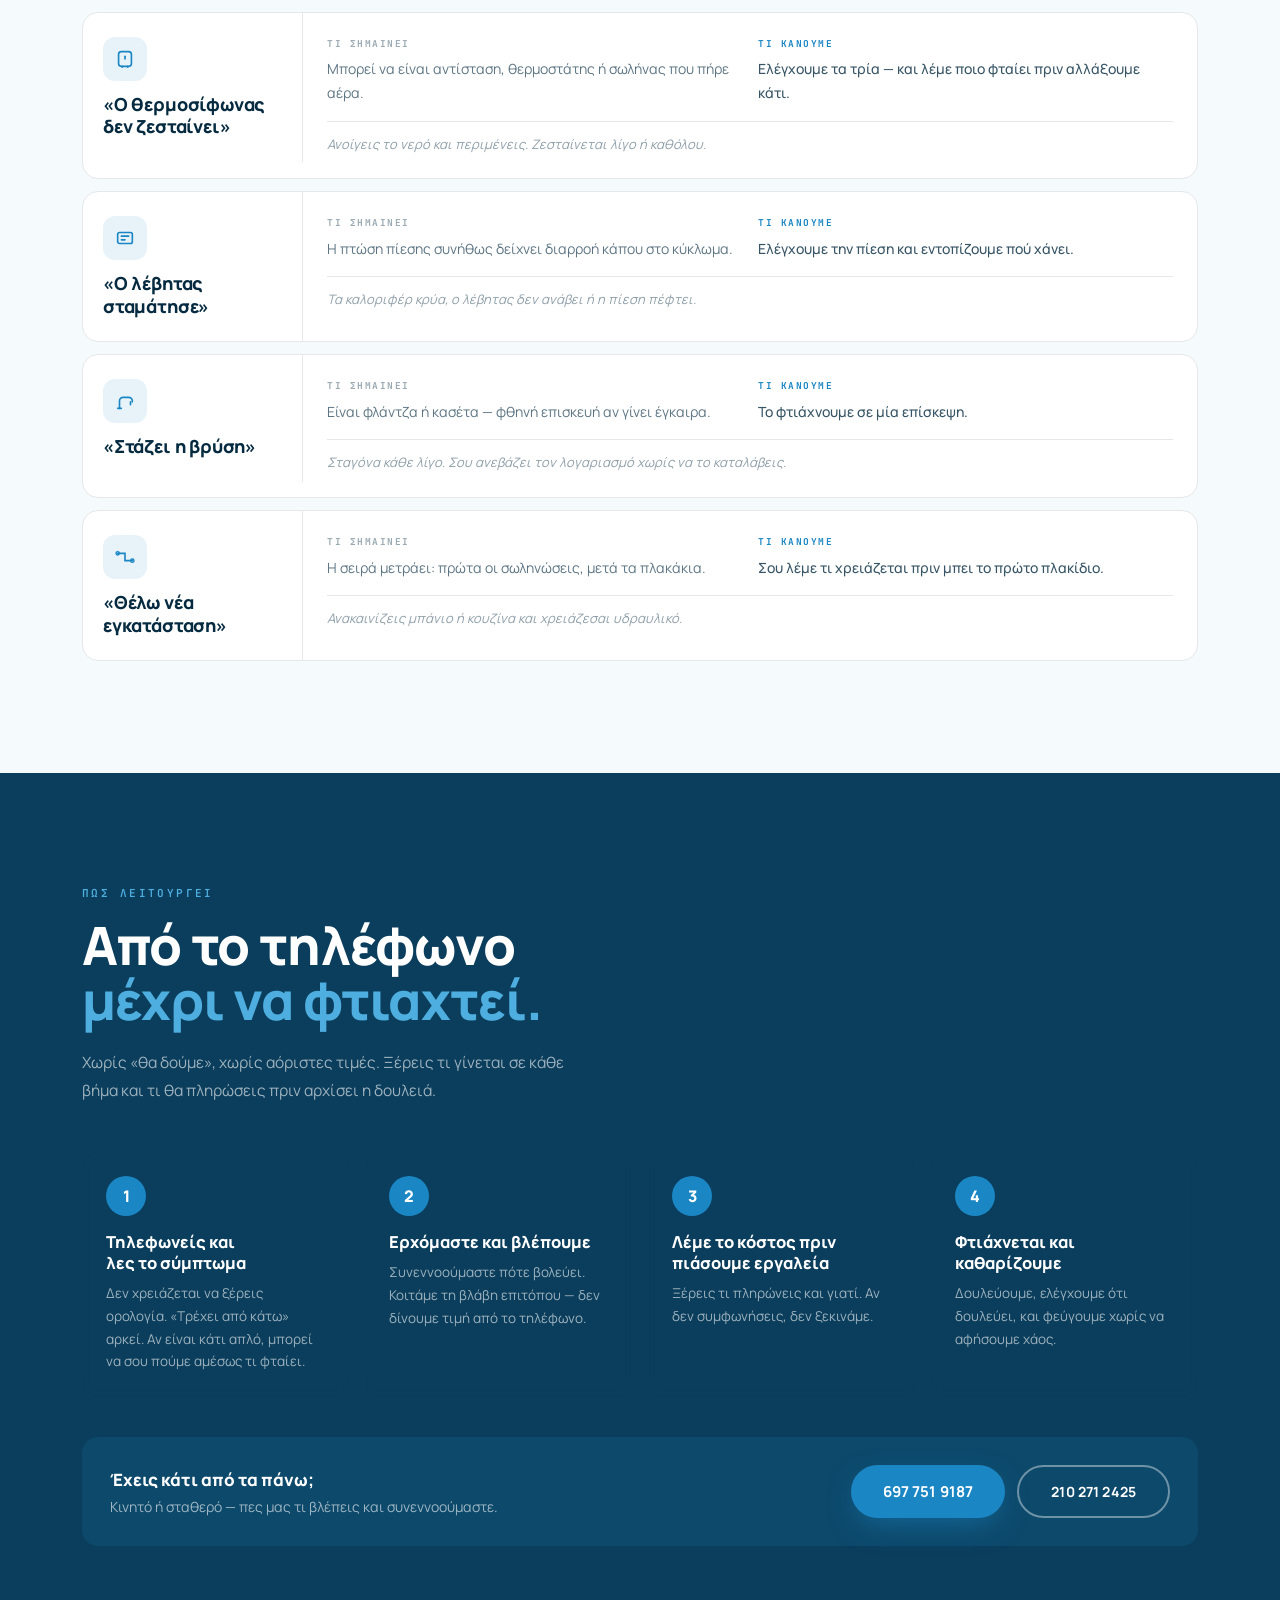
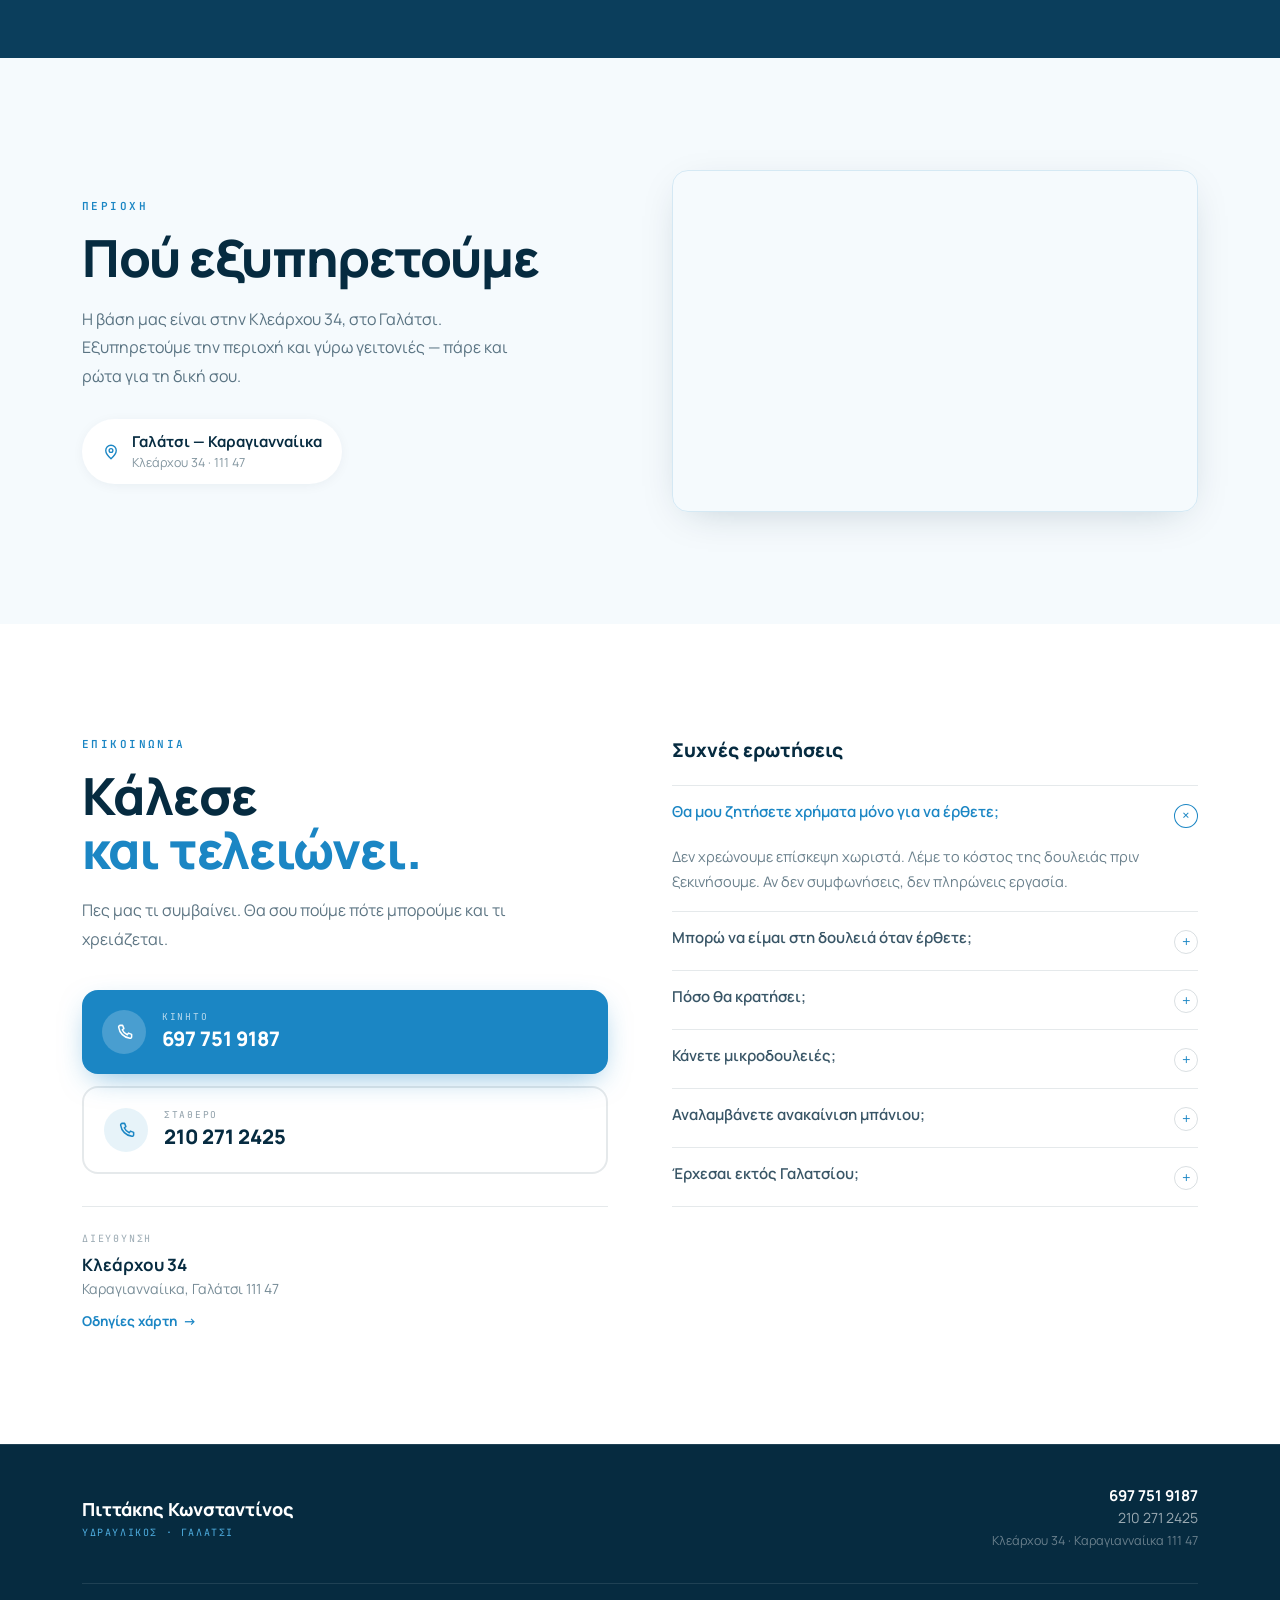
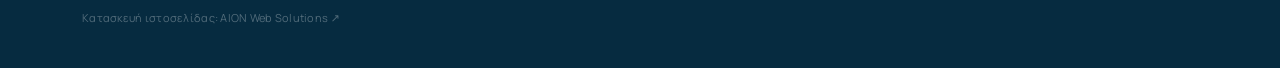
==== commit 4a1f57ba: "update index.html" ====
--- a/index.html
+++ b/index.html
@@ -46,8 +46,8 @@
         "priceRange": "€"
       }
     </script>
-    <script type="module" crossorigin src="./assets/index-CZv9LOfV.js"></script>
-    <link rel="stylesheet" crossorigin href="./assets/index-fb0Il2Rf.css">
+    <script type="module" crossorigin src="./assets/index-Ddq2UOym.js"></script>
+    <link rel="stylesheet" crossorigin href="./assets/index-_7O0st7p.css">
   </head>
   <body>
     <div id="root"></div>
--- a/assets/index-_7O0st7p.css
+++ b/assets/index-_7O0st7p.css
@@ -0,0 +1 @@
+*,:before,:after{--tw-border-spacing-x: 0;--tw-border-spacing-y: 0;--tw-translate-x: 0;--tw-translate-y: 0;--tw-rotate: 0;--tw-skew-x: 0;--tw-skew-y: 0;--tw-scale-x: 1;--tw-scale-y: 1;--tw-pan-x: ;--tw-pan-y: ;--tw-pinch-zoom: ;--tw-scroll-snap-strictness: proximity;--tw-gradient-from-position: ;--tw-gradient-via-position: ;--tw-gradient-to-position: ;--tw-ordinal: ;--tw-slashed-zero: ;--tw-numeric-figure: ;--tw-numeric-spacing: ;--tw-numeric-fraction: ;--tw-ring-inset: ;--tw-ring-offset-width: 0px;--tw-ring-offset-color: #fff;--tw-ring-color: rgb(59 130 246 / .5);--tw-ring-offset-shadow: 0 0 #0000;--tw-ring-shadow: 0 0 #0000;--tw-shadow: 0 0 #0000;--tw-shadow-colored: 0 0 #0000;--tw-blur: ;--tw-brightness: ;--tw-contrast: ;--tw-grayscale: ;--tw-hue-rotate: ;--tw-invert: ;--tw-saturate: ;--tw-sepia: ;--tw-drop-shadow: ;--tw-backdrop-blur: ;--tw-backdrop-brightness: ;--tw-backdrop-contrast: ;--tw-backdrop-grayscale: ;--tw-backdrop-hue-rotate: ;--tw-backdrop-invert: ;--tw-backdrop-opacity: ;--tw-backdrop-saturate: ;--tw-backdrop-sepia: ;--tw-contain-size: ;--tw-contain-layout: ;--tw-contain-paint: ;--tw-contain-style: }::backdrop{--tw-border-spacing-x: 0;--tw-border-spacing-y: 0;--tw-translate-x: 0;--tw-translate-y: 0;--tw-rotate: 0;--tw-skew-x: 0;--tw-skew-y: 0;--tw-scale-x: 1;--tw-scale-y: 1;--tw-pan-x: ;--tw-pan-y: ;--tw-pinch-zoom: ;--tw-scroll-snap-strictness: proximity;--tw-gradient-from-position: ;--tw-gradient-via-position: ;--tw-gradient-to-position: ;--tw-ordinal: ;--tw-slashed-zero: ;--tw-numeric-figure: ;--tw-numeric-spacing: ;--tw-numeric-fraction: ;--tw-ring-inset: ;--tw-ring-offset-width: 0px;--tw-ring-offset-color: #fff;--tw-ring-color: rgb(59 130 246 / .5);--tw-ring-offset-shadow: 0 0 #0000;--tw-ring-shadow: 0 0 #0000;--tw-shadow: 0 0 #0000;--tw-shadow-colored: 0 0 #0000;--tw-blur: ;--tw-brightness: ;--tw-contrast: ;--tw-grayscale: ;--tw-hue-rotate: ;--tw-invert: ;--tw-saturate: ;--tw-sepia: ;--tw-drop-shadow: ;--tw-backdrop-blur: ;--tw-backdrop-brightness: ;--tw-backdrop-contrast: ;--tw-backdrop-grayscale: ;--tw-backdrop-hue-rotate: ;--tw-backdrop-invert: ;--tw-backdrop-opacity: ;--tw-backdrop-saturate: ;--tw-backdrop-sepia: ;--tw-contain-size: ;--tw-contain-layout: ;--tw-contain-paint: ;--tw-contain-style: }*,:before,:after{box-sizing:border-box;border-width:0;border-style:solid;border-color:#e5e7eb}:before,:after{--tw-content: ""}html,:host{line-height:1.5;-webkit-text-size-adjust:100%;-moz-tab-size:4;-o-tab-size:4;tab-size:4;font-family:ui-sans-serif,system-ui,sans-serif,"Apple Color Emoji","Segoe UI Emoji",Segoe UI Symbol,"Noto Color Emoji";font-feature-settings:normal;font-variation-settings:normal;-webkit-tap-highlight-color:transparent}body{margin:0;line-height:inherit}hr{height:0;color:inherit;border-top-width:1px}abbr:where([title]){-webkit-text-decoration:underline dotted;text-decoration:underline dotted}h1,h2,h3,h4,h5,h6{font-size:inherit;font-weight:inherit}a{color:inherit;text-decoration:inherit}b,strong{font-weight:bolder}code,kbd,samp,pre{font-family:JetBrains Mono,ui-monospace,monospace;font-feature-settings:normal;font-variation-settings:normal;font-size:1em}small{font-size:80%}sub,sup{font-size:75%;line-height:0;position:relative;vertical-align:baseline}sub{bottom:-.25em}sup{top:-.5em}table{text-indent:0;border-color:inherit;border-collapse:collapse}button,input,optgroup,select,textarea{font-family:inherit;font-feature-settings:inherit;font-variation-settings:inherit;font-size:100%;font-weight:inherit;line-height:inherit;letter-spacing:inherit;color:inherit;margin:0;padding:0}button,select{text-transform:none}button,input:where([type=button]),input:where([type=reset]),input:where([type=submit]){-webkit-appearance:button;background-color:transparent;background-image:none}:-moz-focusring{outline:auto}:-moz-ui-invalid{box-shadow:none}progress{vertical-align:baseline}::-webkit-inner-spin-button,::-webkit-outer-spin-button{height:auto}[type=search]{-webkit-appearance:textfield;outline-offset:-2px}::-webkit-search-decoration{-webkit-appearance:none}::-webkit-file-upload-button{-webkit-appearance:button;font:inherit}summary{display:list-item}blockquote,dl,dd,h1,h2,h3,h4,h5,h6,hr,figure,p,pre{margin:0}fieldset{margin:0;padding:0}legend{padding:0}ol,ul,menu{list-style:none;margin:0;padding:0}dialog{padding:0}textarea{resize:vertical}input::-moz-placeholder,textarea::-moz-placeholder{opacity:1;color:#9ca3af}input::placeholder,textarea::placeholder{opacity:1;color:#9ca3af}button,[role=button]{cursor:pointer}:disabled{cursor:default}img,svg,video,canvas,audio,iframe,embed,object{display:block;vertical-align:middle}img,video{max-width:100%;height:auto}[hidden]:where(:not([hidden=until-found])){display:none}html{scroll-behavior:smooth;-webkit-text-size-adjust:100%}body{--tw-bg-opacity: 1;background-color:rgb(245 250 253 / var(--tw-bg-opacity, 1));font-family:Manrope,system-ui,sans-serif;--tw-text-opacity: 1;color:rgb(6 43 64 / var(--tw-text-opacity, 1));-webkit-font-smoothing:antialiased;-moz-osx-font-smoothing:grayscale;text-rendering:optimizeLegibility}::-moz-selection{--tw-bg-opacity: 1;background-color:rgb(27 134 196 / var(--tw-bg-opacity, 1));--tw-text-opacity: 1;color:rgb(255 255 255 / var(--tw-text-opacity, 1))}::selection{--tw-bg-opacity: 1;background-color:rgb(27 134 196 / var(--tw-bg-opacity, 1));--tw-text-opacity: 1;color:rgb(255 255 255 / var(--tw-text-opacity, 1))}h1,h2,h3{text-wrap:balance}.wrap{margin-left:auto;margin-right:auto;width:100%;max-width:1180px;padding-left:1.25rem;padding-right:1.25rem}@media (min-width: 640px){.wrap{padding-left:2rem;padding-right:2rem}}.tag{font-family:JetBrains Mono,ui-monospace,monospace;font-size:11px;font-weight:600;text-transform:uppercase;letter-spacing:.22em;--tw-text-opacity: 1;color:rgb(27 134 196 / var(--tw-text-opacity, 1))}.btn-call{display:inline-flex;align-items:center;justify-content:center;gap:.625rem;border-radius:9999px;padding:1rem 2rem;font-family:Manrope,system-ui,sans-serif;font-size:15px;font-weight:700;letter-spacing:.01em;transition-property:color,background-color,border-color,text-decoration-color,fill,stroke,opacity,box-shadow,transform,filter,backdrop-filter;transition-timing-function:cubic-bezier(.4,0,.2,1);transition-duration:.3s}.btn-call:focus{outline:2px solid transparent;outline-offset:2px}.btn-call:focus-visible{--tw-ring-offset-shadow: var(--tw-ring-inset) 0 0 0 var(--tw-ring-offset-width) var(--tw-ring-offset-color);--tw-ring-shadow: var(--tw-ring-inset) 0 0 0 calc(2px + var(--tw-ring-offset-width)) var(--tw-ring-color);box-shadow:var(--tw-ring-offset-shadow),var(--tw-ring-shadow),var(--tw-shadow, 0 0 #0000);--tw-ring-opacity: 1;--tw-ring-color: rgb(27 134 196 / var(--tw-ring-opacity, 1));--tw-ring-offset-width: 2px}.btn-call{--tw-bg-opacity: 1;background-color:rgb(27 134 196 / var(--tw-bg-opacity, 1));--tw-text-opacity: 1;color:rgb(255 255 255 / var(--tw-text-opacity, 1));--tw-shadow: 0 10px 30px -8px rgba(27,134,196,.6);--tw-shadow-colored: 0 10px 30px -8px var(--tw-shadow-color);box-shadow:var(--tw-ring-offset-shadow, 0 0 #0000),var(--tw-ring-shadow, 0 0 #0000),var(--tw-shadow)}.btn-call:hover{--tw-bg-opacity: 1;background-color:rgb(15 83 120 / var(--tw-bg-opacity, 1));--tw-shadow: 0 14px 36px -8px rgba(11,62,92,.55);--tw-shadow-colored: 0 14px 36px -8px var(--tw-shadow-color);box-shadow:var(--tw-ring-offset-shadow, 0 0 #0000),var(--tw-ring-shadow, 0 0 #0000),var(--tw-shadow)}.btn-ghost{display:inline-flex;align-items:center;justify-content:center;gap:.625rem;border-radius:9999px;padding:1rem 2rem;font-family:Manrope,system-ui,sans-serif;font-size:15px;font-weight:700;letter-spacing:.01em;transition-property:color,background-color,border-color,text-decoration-color,fill,stroke,opacity,box-shadow,transform,filter,backdrop-filter;transition-timing-function:cubic-bezier(.4,0,.2,1);transition-duration:.3s}.btn-ghost:focus{outline:2px solid transparent;outline-offset:2px}.btn-ghost:focus-visible{--tw-ring-offset-shadow: var(--tw-ring-inset) 0 0 0 var(--tw-ring-offset-width) var(--tw-ring-offset-color);--tw-ring-shadow: var(--tw-ring-inset) 0 0 0 calc(2px + var(--tw-ring-offset-width)) var(--tw-ring-color);box-shadow:var(--tw-ring-offset-shadow),var(--tw-ring-shadow),var(--tw-shadow, 0 0 #0000);--tw-ring-opacity: 1;--tw-ring-color: rgb(27 134 196 / var(--tw-ring-opacity, 1));--tw-ring-offset-width: 2px}.btn-ghost{border-width:2px;border-color:#fff6;--tw-text-opacity: 1;color:rgb(255 255 255 / var(--tw-text-opacity, 1))}.btn-ghost:hover{--tw-border-opacity: 1;border-color:rgb(255 255 255 / var(--tw-border-opacity, 1));background-color:#ffffff1a}.heading{font-family:Manrope,system-ui,sans-serif;font-weight:800;line-height:1.05;letter-spacing:-.025em}.sr-only{position:absolute;width:1px;height:1px;padding:0;margin:-1px;overflow:hidden;clip:rect(0,0,0,0);white-space:nowrap;border-width:0}.fixed{position:fixed}.absolute{position:absolute}.relative{position:relative}.inset-0{top:0;right:0;bottom:0;left:0}.inset-x-0{left:0;right:0}.bottom-0{bottom:0}.top-0{top:0}.isolate{isolation:isolate}.-z-10{z-index:-10}.z-40{z-index:40}.z-50{z-index:50}.mt-0\.5{margin-top:.125rem}.mt-1{margin-top:.25rem}.mt-1\.5{margin-top:.375rem}.mt-10{margin-top:2.5rem}.mt-12{margin-top:3rem}.mt-2{margin-top:.5rem}.mt-3{margin-top:.75rem}.mt-4{margin-top:1rem}.mt-5{margin-top:1.25rem}.mt-6{margin-top:1.5rem}.mt-7{margin-top:1.75rem}.mt-8{margin-top:2rem}.mt-9{margin-top:2.25rem}.block{display:block}.flex{display:flex}.inline-flex{display:inline-flex}.grid{display:grid}.hidden{display:none}.h-1{height:.25rem}.h-1\/2{height:50%}.h-10{height:2.5rem}.h-11{height:2.75rem}.h-2{height:.5rem}.h-6{height:1.5rem}.h-9{height:2.25rem}.h-\[340px\]{height:340px}.h-\[68px\]{height:68px}.h-\[72px\]{height:72px}.h-full{height:100%}.min-h-\[92svh\]{min-height:92svh}.w-1{width:.25rem}.w-10{width:2.5rem}.w-11{width:2.75rem}.w-2{width:.5rem}.w-6{width:1.5rem}.w-9{width:2.25rem}.w-full{width:100%}.w-max{width:-moz-max-content;width:max-content}.max-w-2xl{max-width:42rem}.max-w-\[44rem\]{max-width:44rem}.max-w-lg{max-width:32rem}.max-w-md{max-width:28rem}.flex-1{flex:1 1 0%}.flex-\[1\.15\]{flex:1.15}.shrink-0{flex-shrink:0}.rotate-45{--tw-rotate: 45deg;transform:translate(var(--tw-translate-x),var(--tw-translate-y)) rotate(var(--tw-rotate)) skew(var(--tw-skew-x)) skewY(var(--tw-skew-y)) scaleX(var(--tw-scale-x)) scaleY(var(--tw-scale-y))}@keyframes slideMarquee{0%{transform:translate(0)}to{transform:translate(-50%)}}.animate-marquee{animation:slideMarquee 30s linear infinite}@keyframes pulseRing{0%{transform:scale(1);opacity:.5}70%{transform:scale(1.6);opacity:0}to{transform:scale(1.6);opacity:0}}.animate-pulseRing{animation:pulseRing 2.4s cubic-bezier(.4,0,.6,1) infinite}@keyframes riseUp{0%{opacity:0;transform:translateY(24px)}to{opacity:1;transform:translateY(0)}}.animate-riseUp{animation:riseUp .8s cubic-bezier(.2,.8,.2,1) both}.flex-col{flex-direction:column}.flex-wrap{flex-wrap:wrap}.place-items-center{place-items:center}.items-start{align-items:flex-start}.items-center{align-items:center}.items-stretch{align-items:stretch}.justify-end{justify-content:flex-end}.justify-center{justify-content:center}.justify-between{justify-content:space-between}.gap-0{gap:0px}.gap-1{gap:.25rem}.gap-1\.5{gap:.375rem}.gap-12{gap:3rem}.gap-14{gap:3.5rem}.gap-2{gap:.5rem}.gap-2\.5{gap:.625rem}.gap-3{gap:.75rem}.gap-4{gap:1rem}.gap-6{gap:1.5rem}.gap-7{gap:1.75rem}.gap-x-5{-moz-column-gap:1.25rem;column-gap:1.25rem}.gap-y-2{row-gap:.5rem}.space-y-3>:not([hidden])~:not([hidden]){--tw-space-y-reverse: 0;margin-top:calc(.75rem * calc(1 - var(--tw-space-y-reverse)));margin-bottom:calc(.75rem * var(--tw-space-y-reverse))}.divide-y>:not([hidden])~:not([hidden]){--tw-divide-y-reverse: 0;border-top-width:calc(1px * calc(1 - var(--tw-divide-y-reverse)));border-bottom-width:calc(1px * var(--tw-divide-y-reverse))}.divide-deep-950\/10>:not([hidden])~:not([hidden]){border-color:#062b401a}.overflow-hidden{overflow:hidden}.overflow-x-auto{overflow-x:auto}.whitespace-nowrap{white-space:nowrap}.rounded-2xl{border-radius:1rem}.rounded-full{border-radius:9999px}.rounded-xl{border-radius:.75rem}.border{border-width:1px}.border-2{border-width:2px}.border-y{border-top-width:1px;border-bottom-width:1px}.border-b{border-bottom-width:1px}.border-t{border-top-width:1px}.border-deep-950\/10{border-color:#062b401a}.border-deep-950\/15{border-color:#062b4026}.border-water{--tw-border-opacity: 1;border-color:rgb(27 134 196 / var(--tw-border-opacity, 1))}.border-water\/15{border-color:#1b86c426}.border-water\/30{border-color:#1b86c44d}.border-water\/40{border-color:#1b86c466}.border-white\/10{border-color:#ffffff1a}.border-white\/15{border-color:#ffffff26}.bg-deep-900{--tw-bg-opacity: 1;background-color:rgb(11 62 92 / var(--tw-bg-opacity, 1))}.bg-deep-950{--tw-bg-opacity: 1;background-color:rgb(6 43 64 / var(--tw-bg-opacity, 1))}.bg-sky{--tw-bg-opacity: 1;background-color:rgb(245 250 253 / var(--tw-bg-opacity, 1))}.bg-water{--tw-bg-opacity: 1;background-color:rgb(27 134 196 / var(--tw-bg-opacity, 1))}.bg-water-light{--tw-bg-opacity: 1;background-color:rgb(79 174 224 / var(--tw-bg-opacity, 1))}.bg-water\/10{background-color:#1b86c41a}.bg-water\/15{background-color:#1b86c426}.bg-water\/50{background-color:#1b86c480}.bg-white{--tw-bg-opacity: 1;background-color:rgb(255 255 255 / var(--tw-bg-opacity, 1))}.bg-white\/10{background-color:#ffffff1a}.bg-white\/20{background-color:#fff3}.bg-white\/95{background-color:#fffffff2}.bg-gradient-to-r{background-image:linear-gradient(to right,var(--tw-gradient-stops))}.bg-gradient-to-t{background-image:linear-gradient(to top,var(--tw-gradient-stops))}.from-deep-950{--tw-gradient-from: #062B40 var(--tw-gradient-from-position);--tw-gradient-to: rgb(6 43 64 / 0) var(--tw-gradient-to-position);--tw-gradient-stops: var(--tw-gradient-from), var(--tw-gradient-to)}.via-deep-950\/60{--tw-gradient-to: rgb(6 43 64 / 0) var(--tw-gradient-to-position);--tw-gradient-stops: var(--tw-gradient-from), rgb(6 43 64 / .6) var(--tw-gradient-via-position), var(--tw-gradient-to)}.to-deep-950\/35{--tw-gradient-to: rgb(6 43 64 / .35) var(--tw-gradient-to-position)}.to-transparent{--tw-gradient-to: transparent var(--tw-gradient-to-position)}.object-cover{-o-object-fit:cover;object-fit:cover}.object-\[58\%_center\]{-o-object-position:58% center;object-position:58% center}.p-5{padding:1.25rem}.p-6{padding:1.5rem}.\!px-7{padding-left:1.75rem!important;padding-right:1.75rem!important}.\!px-9{padding-left:2.25rem!important;padding-right:2.25rem!important}.\!py-3\.5{padding-top:.875rem!important;padding-bottom:.875rem!important}.\!py-5{padding-top:1.25rem!important;padding-bottom:1.25rem!important}.px-4{padding-left:1rem;padding-right:1rem}.px-5{padding-left:1.25rem;padding-right:1.25rem}.py-10{padding-top:2.5rem;padding-bottom:2.5rem}.py-2{padding-top:.5rem;padding-bottom:.5rem}.py-2\.5{padding-top:.625rem;padding-bottom:.625rem}.py-20{padding-top:5rem;padding-bottom:5rem}.py-3{padding-top:.75rem;padding-bottom:.75rem}.py-4{padding-top:1rem;padding-bottom:1rem}.pb-16{padding-bottom:4rem}.pb-4{padding-bottom:1rem}.pr-9{padding-right:2.25rem}.pt-3{padding-top:.75rem}.pt-32{padding-top:8rem}.pt-5{padding-top:1.25rem}.pt-6{padding-top:1.5rem}.text-left{text-align:left}.font-body,.font-head{font-family:Manrope,system-ui,sans-serif}.font-mono{font-family:JetBrains Mono,ui-monospace,monospace}.\!text-\[14px\]{font-size:14px!important}.\!text-\[15px\]{font-size:15px!important}.\!text-\[17px\]{font-size:17px!important}.text-\[10\.5px\]{font-size:10.5px}.text-\[10px\]{font-size:10px}.text-\[11\.5px\]{font-size:11.5px}.text-\[11px\]{font-size:11px}.text-\[12\.5px\]{font-size:12.5px}.text-\[13\.5px\]{font-size:13.5px}.text-\[13px\]{font-size:13px}.text-\[14\.5px\]{font-size:14.5px}.text-\[14px\]{font-size:14px}.text-\[15\.5px\]{font-size:15.5px}.text-\[15px\]{font-size:15px}.text-\[16\.5px\]{font-size:16.5px}.text-\[16px\]{font-size:16px}.text-\[17px\]{font-size:17px}.text-\[18px\]{font-size:18px}.text-\[19px\]{font-size:19px}.text-\[20px\]{font-size:20px}.text-\[9\.5px\]{font-size:9.5px}.text-\[9px\]{font-size:9px}.text-\[clamp\(2\.3rem\,6vw\,4\.1rem\)\]{font-size:clamp(2.3rem,6vw,4.1rem)}.text-\[clamp\(2rem\,5vw\,3\.2rem\)\]{font-size:clamp(2rem,5vw,3.2rem)}.text-\[clamp\(2rem\,5vw\,3\.3rem\)\]{font-size:clamp(2rem,5vw,3.3rem)}.text-\[clamp\(2rem\,5vw\,3\.4rem\)\]{font-size:clamp(2rem,5vw,3.4rem)}.font-bold{font-weight:700}.font-extrabold{font-weight:800}.font-medium{font-weight:500}.font-semibold{font-weight:600}.uppercase{text-transform:uppercase}.italic{font-style:italic}.leading-\[1\.6\]{line-height:1.6}.leading-\[1\.75\]{line-height:1.75}.leading-\[1\.7\]{line-height:1.7}.leading-\[1\.8\]{line-height:1.8}.leading-none{line-height:1}.leading-snug{line-height:1.375}.leading-tight{line-height:1.25}.tracking-\[-0\.01em\]{letter-spacing:-.01em}.tracking-\[0\.16em\]{letter-spacing:.16em}.tracking-\[0\.18em\]{letter-spacing:.18em}.tracking-marquee{letter-spacing:.22em}.tracking-wide{letter-spacing:.025em}.text-deep-950{--tw-text-opacity: 1;color:rgb(6 43 64 / var(--tw-text-opacity, 1))}.text-deep-950\/35{color:#062b4059}.text-deep-950\/40{color:#062b4066}.text-deep-950\/45{color:#062b4073}.text-deep-950\/50{color:#062b4080}.text-deep-950\/55{color:#062b408c}.text-deep-950\/60{color:#062b4099}.text-deep-950\/65{color:#062b40a6}.text-deep-950\/70{color:#062b40b3}.text-deep-950\/80{color:#062b40cc}.text-water{--tw-text-opacity: 1;color:rgb(27 134 196 / var(--tw-text-opacity, 1))}.text-water-light{--tw-text-opacity: 1;color:rgb(79 174 224 / var(--tw-text-opacity, 1))}.text-white{--tw-text-opacity: 1;color:rgb(255 255 255 / var(--tw-text-opacity, 1))}.text-white\/30{color:#ffffff4d}.text-white\/40{color:#fff6}.text-white\/45{color:#ffffff73}.text-white\/60{color:#fff9}.text-white\/65{color:#ffffffa6}.text-white\/70{color:#ffffffb3}.text-white\/75{color:#ffffffbf}.text-white\/90{color:#ffffffe6}.shadow-\[0_-4px_20px_-8px_rgba\(6\,43\,64\,0\.2\)\]{--tw-shadow: 0 -4px 20px -8px rgba(6,43,64,.2);--tw-shadow-colored: 0 -4px 20px -8px var(--tw-shadow-color);box-shadow:var(--tw-ring-offset-shadow, 0 0 #0000),var(--tw-ring-shadow, 0 0 #0000),var(--tw-shadow)}.shadow-\[0_10px_30px_-10px_rgba\(27\,134\,196\,0\.6\)\]{--tw-shadow: 0 10px 30px -10px rgba(27,134,196,.6);--tw-shadow-colored: 0 10px 30px -10px var(--tw-shadow-color);box-shadow:var(--tw-ring-offset-shadow, 0 0 #0000),var(--tw-ring-shadow, 0 0 #0000),var(--tw-shadow)}.shadow-\[0_10px_40px_-16px_rgba\(6\,43\,64\,0\.25\)\]{--tw-shadow: 0 10px 40px -16px rgba(6,43,64,.25);--tw-shadow-colored: 0 10px 40px -16px var(--tw-shadow-color);box-shadow:var(--tw-ring-offset-shadow, 0 0 #0000),var(--tw-ring-shadow, 0 0 #0000),var(--tw-shadow)}.shadow-\[0_1px_0_rgba\(6\,43\,64\,0\.08\)\]{--tw-shadow: 0 1px 0 rgba(6,43,64,.08);--tw-shadow-colored: 0 1px 0 var(--tw-shadow-color);box-shadow:var(--tw-ring-offset-shadow, 0 0 #0000),var(--tw-ring-shadow, 0 0 #0000),var(--tw-shadow)}.shadow-\[0_2px_16px_-6px_rgba\(6\,43\,64\,0\.12\)\]{--tw-shadow: 0 2px 16px -6px rgba(6,43,64,.12);--tw-shadow-colored: 0 2px 16px -6px var(--tw-shadow-color);box-shadow:var(--tw-ring-offset-shadow, 0 0 #0000),var(--tw-ring-shadow, 0 0 #0000),var(--tw-shadow)}.shadow-\[0_4px_20px_-10px_rgba\(27\,134\,196\,0\.4\)\]{--tw-shadow: 0 4px 20px -10px rgba(27,134,196,.4);--tw-shadow-colored: 0 4px 20px -10px var(--tw-shadow-color);box-shadow:var(--tw-ring-offset-shadow, 0 0 #0000),var(--tw-ring-shadow, 0 0 #0000),var(--tw-shadow)}.shadow-\[0_6px_18px_-6px_rgba\(27\,134\,196\,0\.7\)\]{--tw-shadow: 0 6px 18px -6px rgba(27,134,196,.7);--tw-shadow-colored: 0 6px 18px -6px var(--tw-shadow-color);box-shadow:var(--tw-ring-offset-shadow, 0 0 #0000),var(--tw-ring-shadow, 0 0 #0000),var(--tw-shadow)}.backdrop-blur{--tw-backdrop-blur: blur(8px);-webkit-backdrop-filter:var(--tw-backdrop-blur) var(--tw-backdrop-brightness) var(--tw-backdrop-contrast) var(--tw-backdrop-grayscale) var(--tw-backdrop-hue-rotate) var(--tw-backdrop-invert) var(--tw-backdrop-opacity) var(--tw-backdrop-saturate) var(--tw-backdrop-sepia);backdrop-filter:var(--tw-backdrop-blur) var(--tw-backdrop-brightness) var(--tw-backdrop-contrast) var(--tw-backdrop-grayscale) var(--tw-backdrop-hue-rotate) var(--tw-backdrop-invert) var(--tw-backdrop-opacity) var(--tw-backdrop-saturate) var(--tw-backdrop-sepia)}.backdrop-blur-sm{--tw-backdrop-blur: blur(4px);-webkit-backdrop-filter:var(--tw-backdrop-blur) var(--tw-backdrop-brightness) var(--tw-backdrop-contrast) var(--tw-backdrop-grayscale) var(--tw-backdrop-hue-rotate) var(--tw-backdrop-invert) var(--tw-backdrop-opacity) var(--tw-backdrop-saturate) var(--tw-backdrop-sepia);backdrop-filter:var(--tw-backdrop-blur) var(--tw-backdrop-brightness) var(--tw-backdrop-contrast) var(--tw-backdrop-grayscale) var(--tw-backdrop-hue-rotate) var(--tw-backdrop-invert) var(--tw-backdrop-opacity) var(--tw-backdrop-saturate) var(--tw-backdrop-sepia)}.transition{transition-property:color,background-color,border-color,text-decoration-color,fill,stroke,opacity,box-shadow,transform,filter,backdrop-filter;transition-timing-function:cubic-bezier(.4,0,.2,1);transition-duration:.15s}.transition-all{transition-property:all;transition-timing-function:cubic-bezier(.4,0,.2,1);transition-duration:.15s}.transition-colors{transition-property:color,background-color,border-color,text-decoration-color,fill,stroke;transition-timing-function:cubic-bezier(.4,0,.2,1);transition-duration:.15s}.transition-opacity{transition-property:opacity;transition-timing-function:cubic-bezier(.4,0,.2,1);transition-duration:.15s}.transition-transform{transition-property:transform;transition-timing-function:cubic-bezier(.4,0,.2,1);transition-duration:.15s}.duration-300{transition-duration:.3s}.ease-out{transition-timing-function:cubic-bezier(0,0,.2,1)}.\[animation-delay\:150ms\]{animation-delay:.15s}.\[animation-delay\:220ms\]{animation-delay:.22s}.\[animation-delay\:270ms\]{animation-delay:.27s}.\[animation-delay\:310ms\]{animation-delay:.31s}.\[animation-delay\:70ms\]{animation-delay:70ms}.\[text-shadow\:0_4px_30px_rgba\(0\,0\,0\,0\.7\)\]{text-shadow:0 4px 30px rgba(0,0,0,.7)}@media (prefers-reduced-motion: reduce){html{scroll-behavior:auto}*,*:before,*:after{animation-duration:.001ms!important;animation-iteration-count:1!important;transition-duration:.001ms!important}}.hover\:border-water:hover{--tw-border-opacity: 1;border-color:rgb(27 134 196 / var(--tw-border-opacity, 1))}.hover\:border-water\/30:hover{border-color:#1b86c44d}.hover\:bg-deep-800:hover{--tw-bg-opacity: 1;background-color:rgb(15 83 120 / var(--tw-bg-opacity, 1))}.hover\:text-water:hover{--tw-text-opacity: 1;color:rgb(27 134 196 / var(--tw-text-opacity, 1))}.hover\:text-water-light:hover{--tw-text-opacity: 1;color:rgb(79 174 224 / var(--tw-text-opacity, 1))}.hover\:text-white\/70:hover{color:#ffffffb3}.hover\:underline:hover{text-decoration-line:underline}.focus\:not-sr-only:focus{position:static;width:auto;height:auto;padding:0;margin:0;overflow:visible;clip:auto;white-space:normal}.focus\:fixed:focus{position:fixed}.focus\:left-4:focus{left:1rem}.focus\:top-4:focus{top:1rem}.focus\:z-\[60\]:focus{z-index:60}.focus\:rounded-full:focus{border-radius:9999px}.focus\:bg-water:focus{--tw-bg-opacity: 1;background-color:rgb(27 134 196 / var(--tw-bg-opacity, 1))}.focus\:px-4:focus{padding-left:1rem;padding-right:1rem}.focus\:py-2:focus{padding-top:.5rem;padding-bottom:.5rem}.focus\:text-sm:focus{font-size:.875rem;line-height:1.25rem}.focus\:font-bold:focus{font-weight:700}.focus\:text-white:focus{--tw-text-opacity: 1;color:rgb(255 255 255 / var(--tw-text-opacity, 1))}.group:hover .group-hover\:bg-water{--tw-bg-opacity: 1;background-color:rgb(27 134 196 / var(--tw-bg-opacity, 1))}.group:hover .group-hover\:text-water{--tw-text-opacity: 1;color:rgb(27 134 196 / var(--tw-text-opacity, 1))}.group:hover .group-hover\:text-white{--tw-text-opacity: 1;color:rgb(255 255 255 / var(--tw-text-opacity, 1))}@media (min-width: 640px){.sm\:col-span-2{grid-column:span 2 / span 2}.sm\:inline-flex{display:inline-flex}.sm\:hidden{display:none}.sm\:grid-cols-2{grid-template-columns:repeat(2,minmax(0,1fr))}.sm\:flex-row{flex-direction:row}.sm\:items-center{align-items:center}.sm\:justify-between{justify-content:space-between}.sm\:p-7{padding:1.75rem}.sm\:py-28{padding-top:7rem;padding-bottom:7rem}.sm\:text-right{text-align:right}}@media (min-width: 768px){.md\:hidden{display:none}.md\:w-\[220px\]{width:220px}.md\:grid-cols-2{grid-template-columns:repeat(2,minmax(0,1fr))}.md\:grid-cols-\[auto_1fr\]{grid-template-columns:auto 1fr}.md\:flex-col{flex-direction:column}.md\:items-start{align-items:flex-start}.md\:border-b-0{border-bottom-width:0px}.md\:border-r{border-right-width:1px}.md\:p-6{padding:1.5rem}.md\:py-6{padding-top:1.5rem;padding-bottom:1.5rem}}@media (min-width: 1024px){.lg\:flex{display:flex}.lg\:hidden{display:none}.lg\:grid-cols-2{grid-template-columns:repeat(2,minmax(0,1fr))}.lg\:grid-cols-4{grid-template-columns:repeat(4,minmax(0,1fr))}.lg\:gap-16{gap:4rem}}
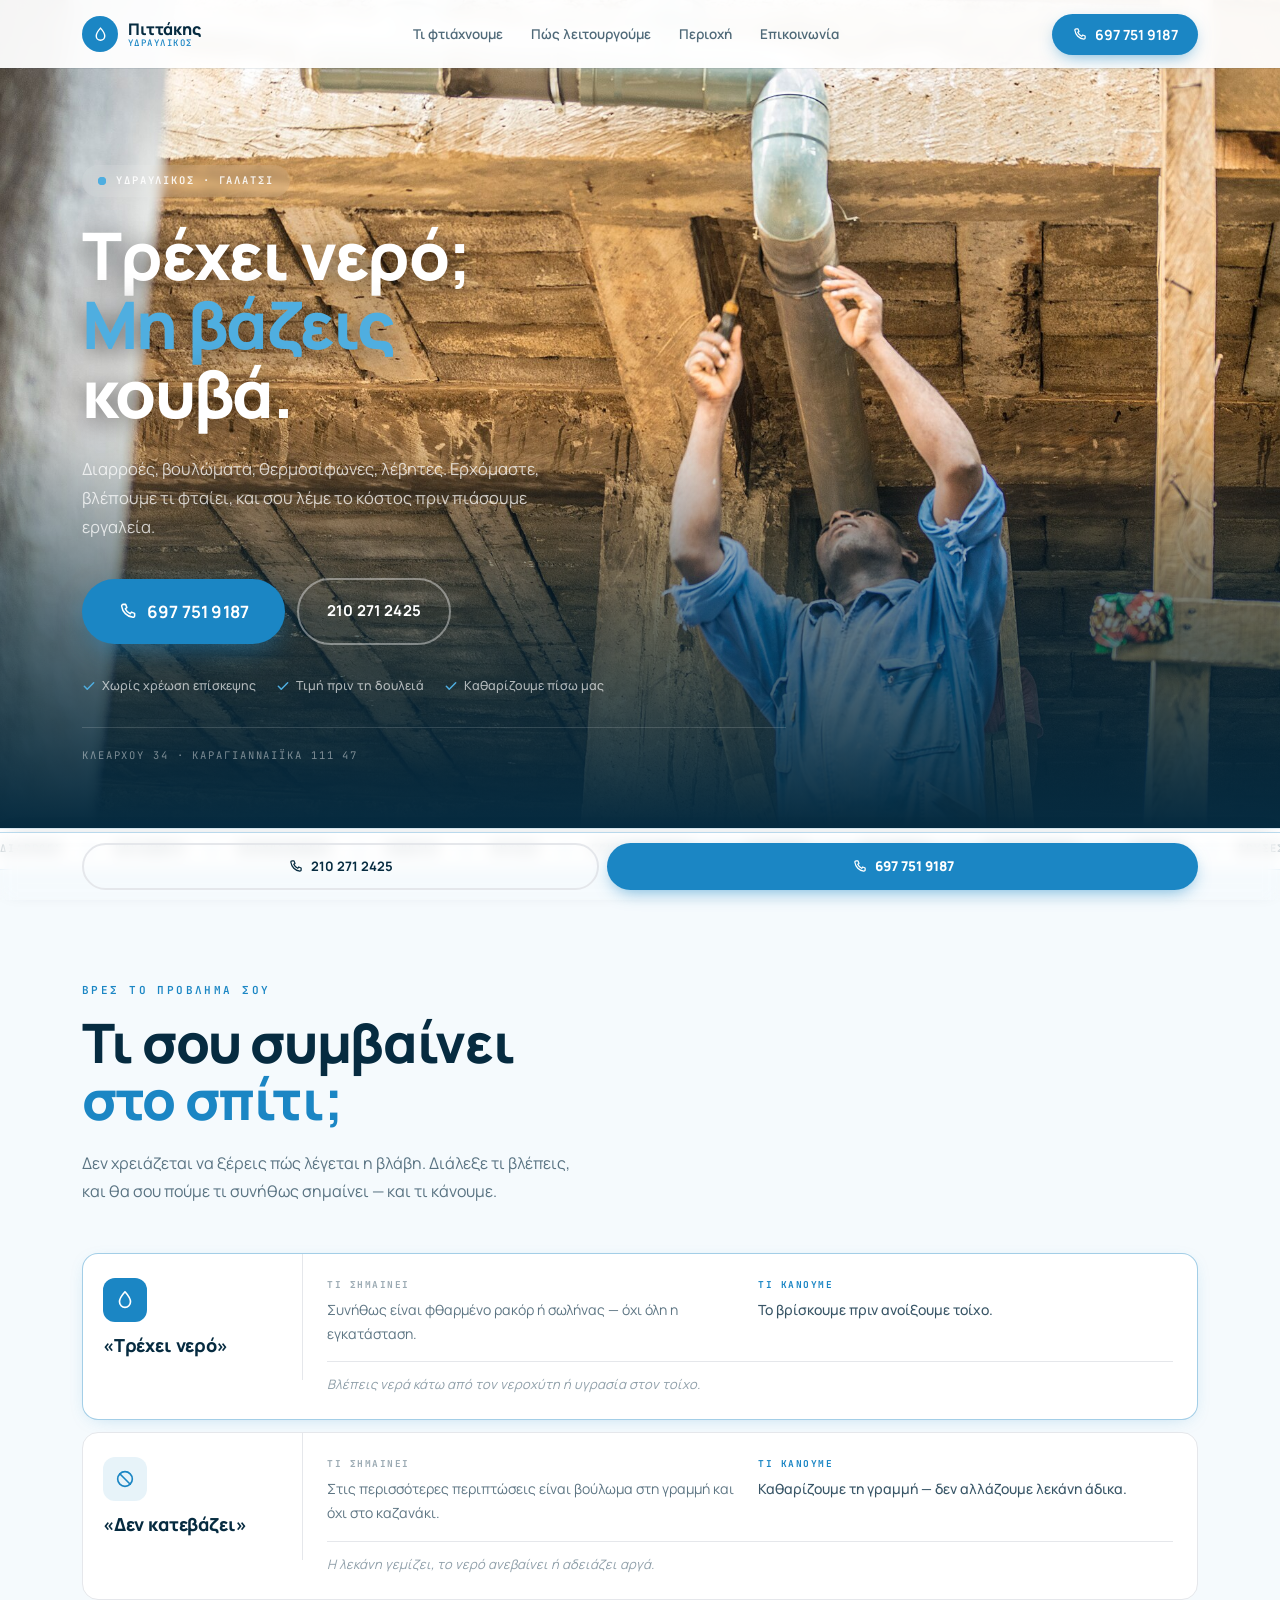
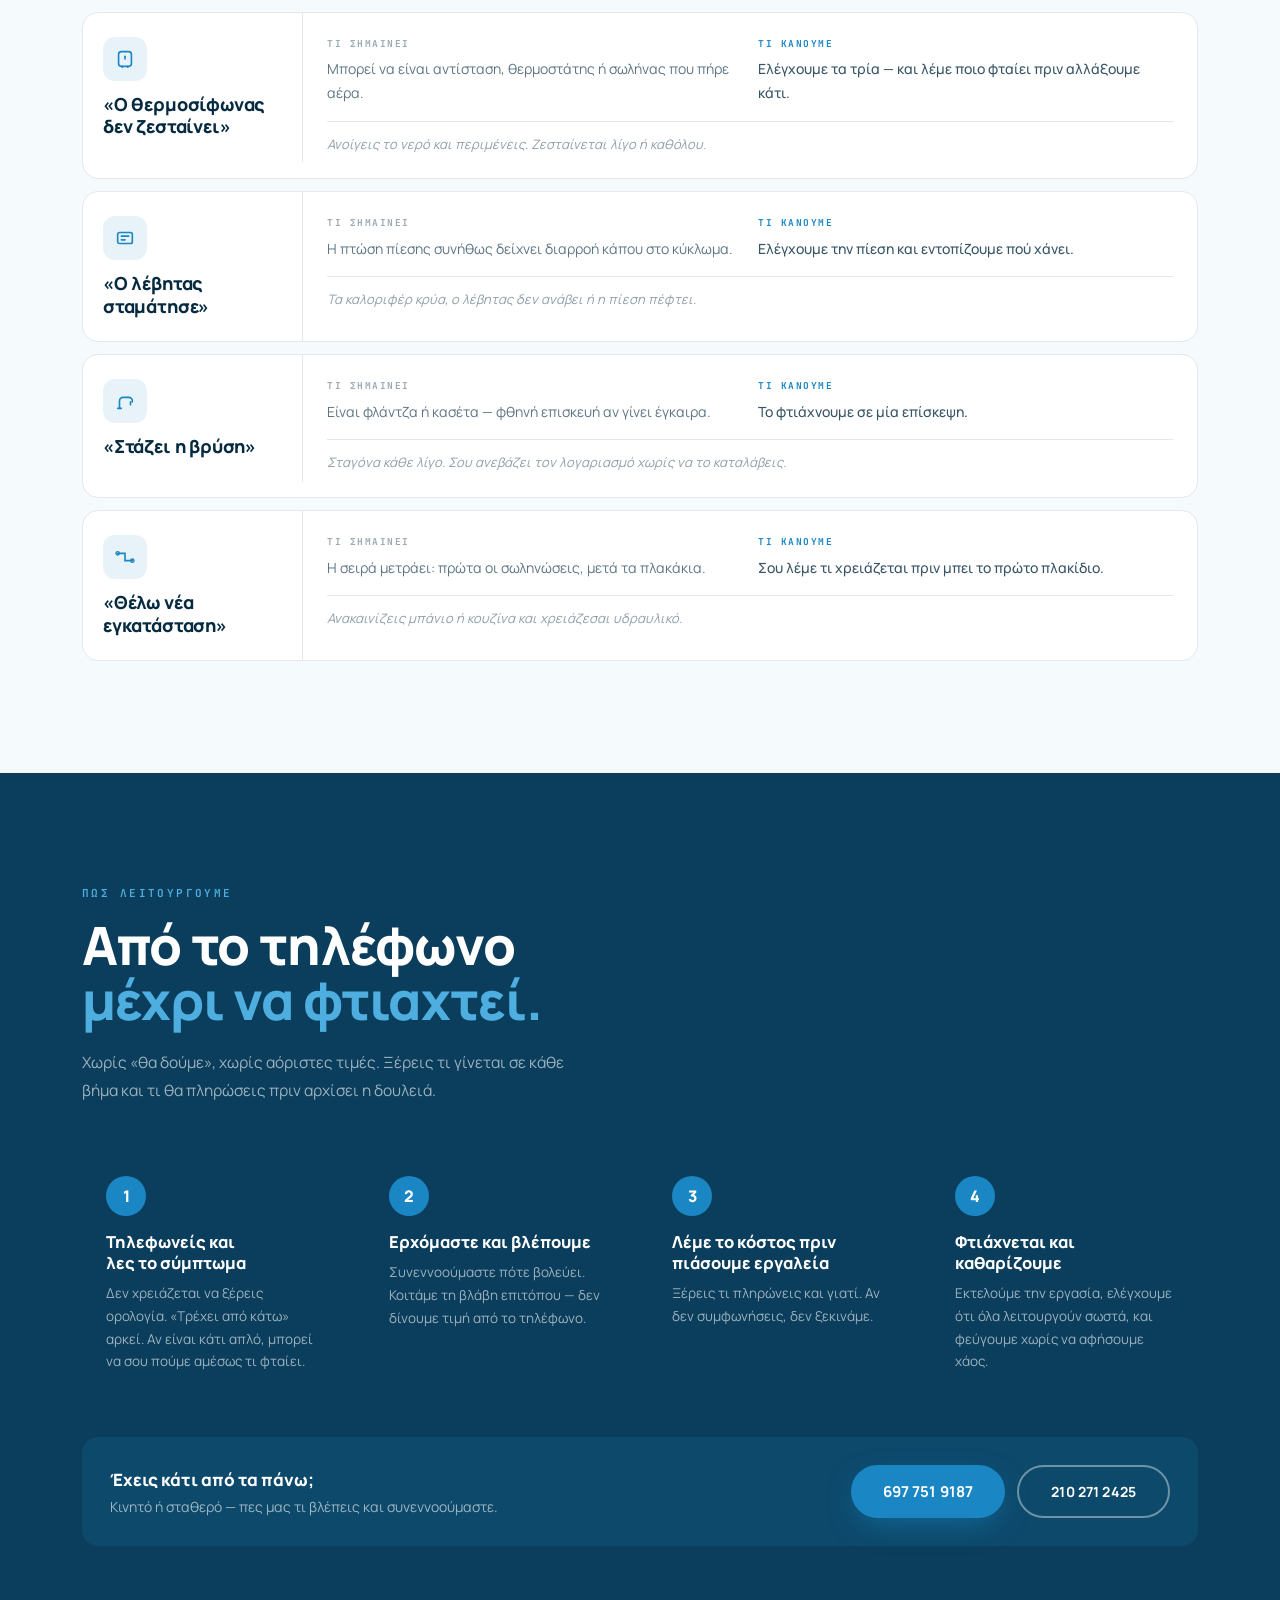
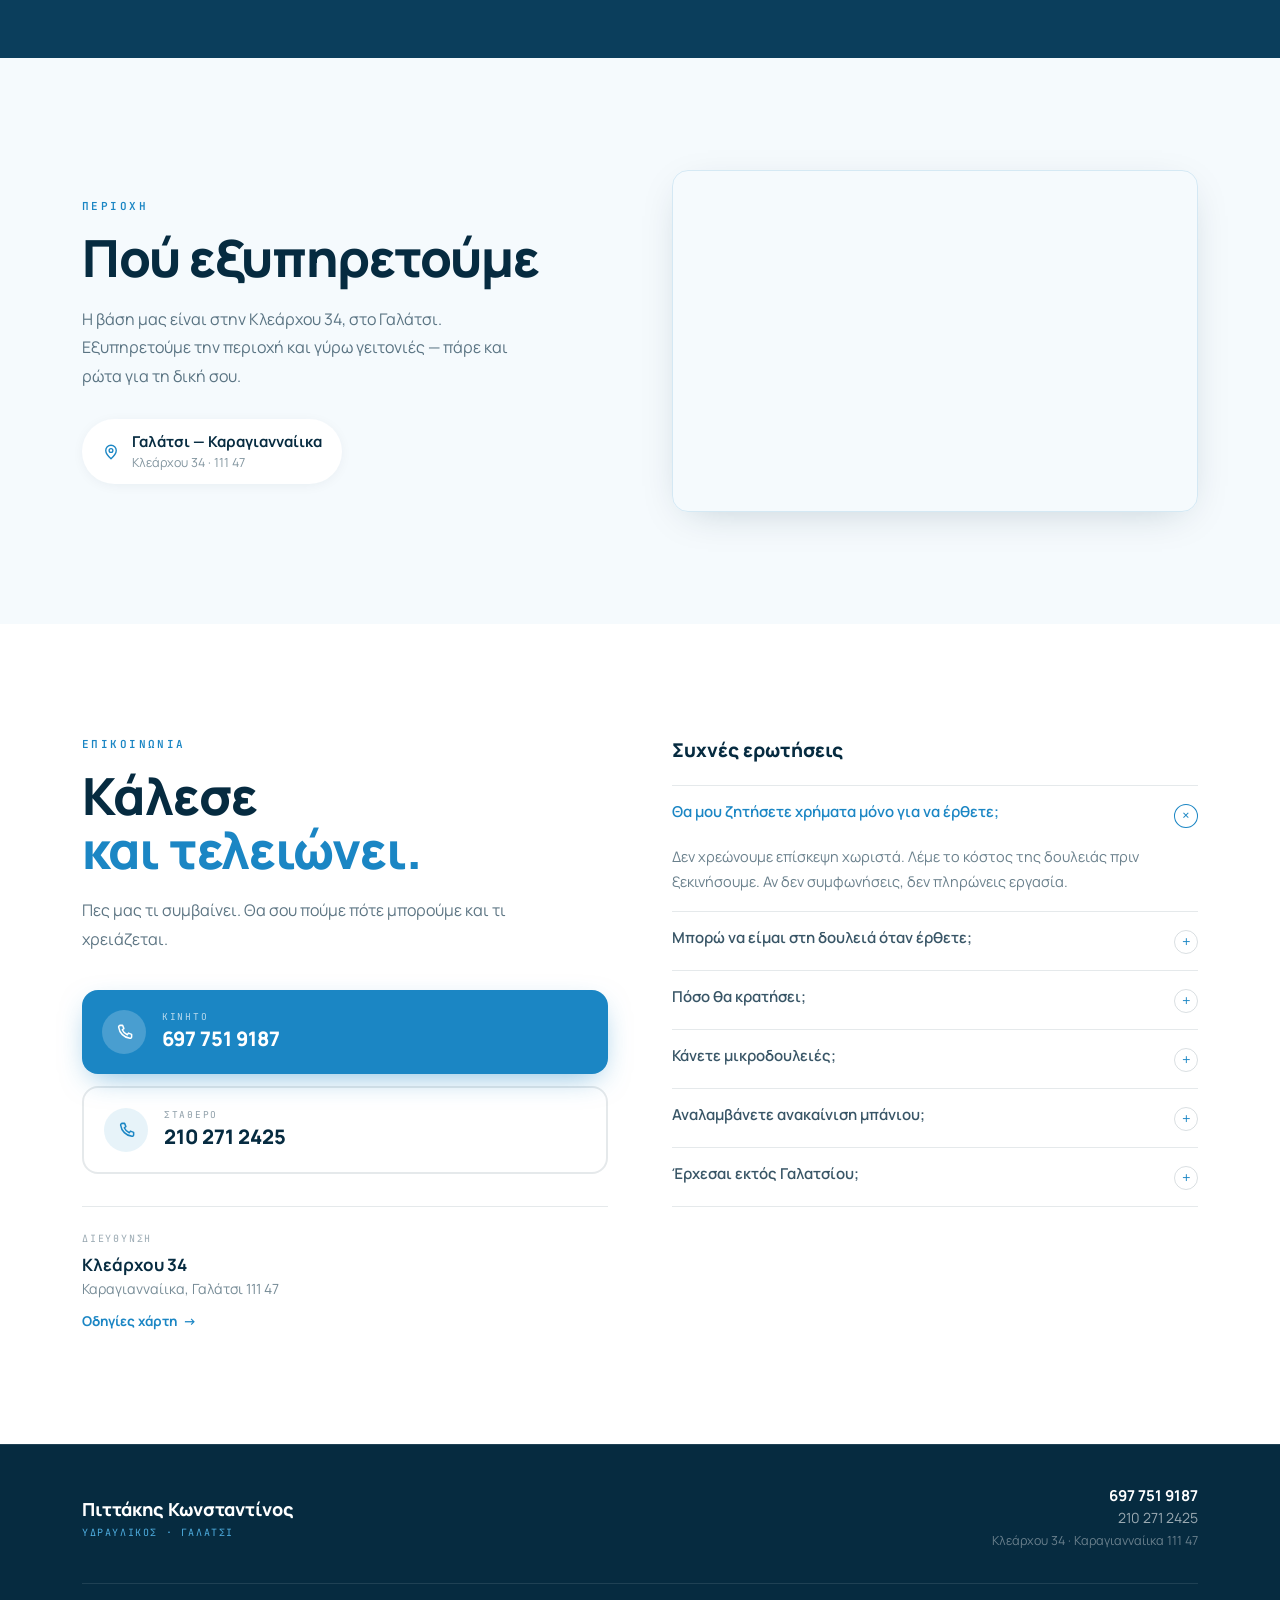
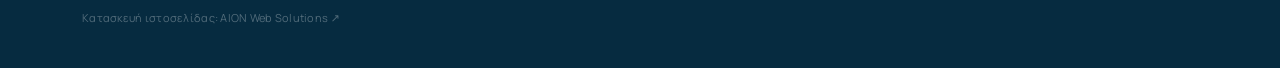
==== commit 33cc381e: "update index.html" ====
--- a/index.html
+++ b/index.html
@@ -46,7 +46,7 @@
         "priceRange": "€"
       }
     </script>
-    <script type="module" crossorigin src="./assets/index-Ddq2UOym.js"></script>
+    <script type="module" crossorigin src="./assets/index-Brd79rvo.js"></script>
     <link rel="stylesheet" crossorigin href="./assets/index-_7O0st7p.css">
   </head>
   <body>
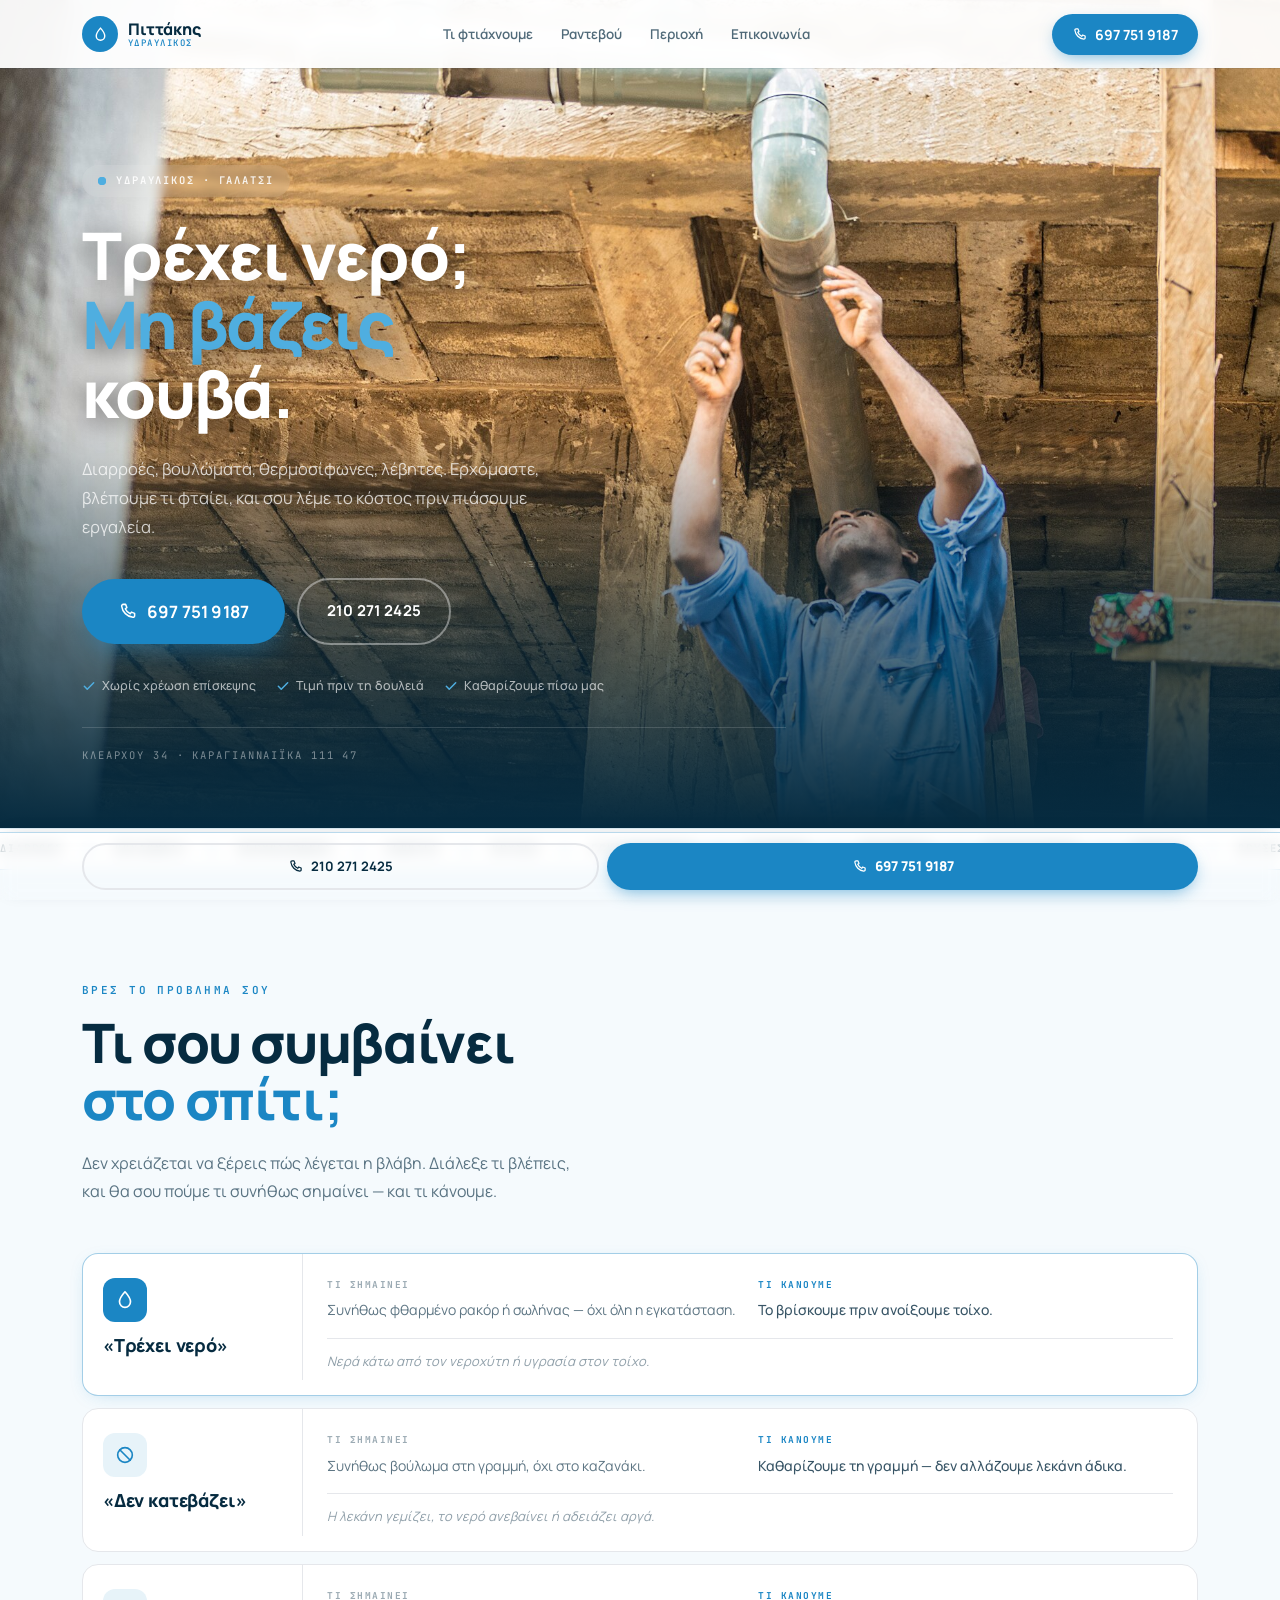
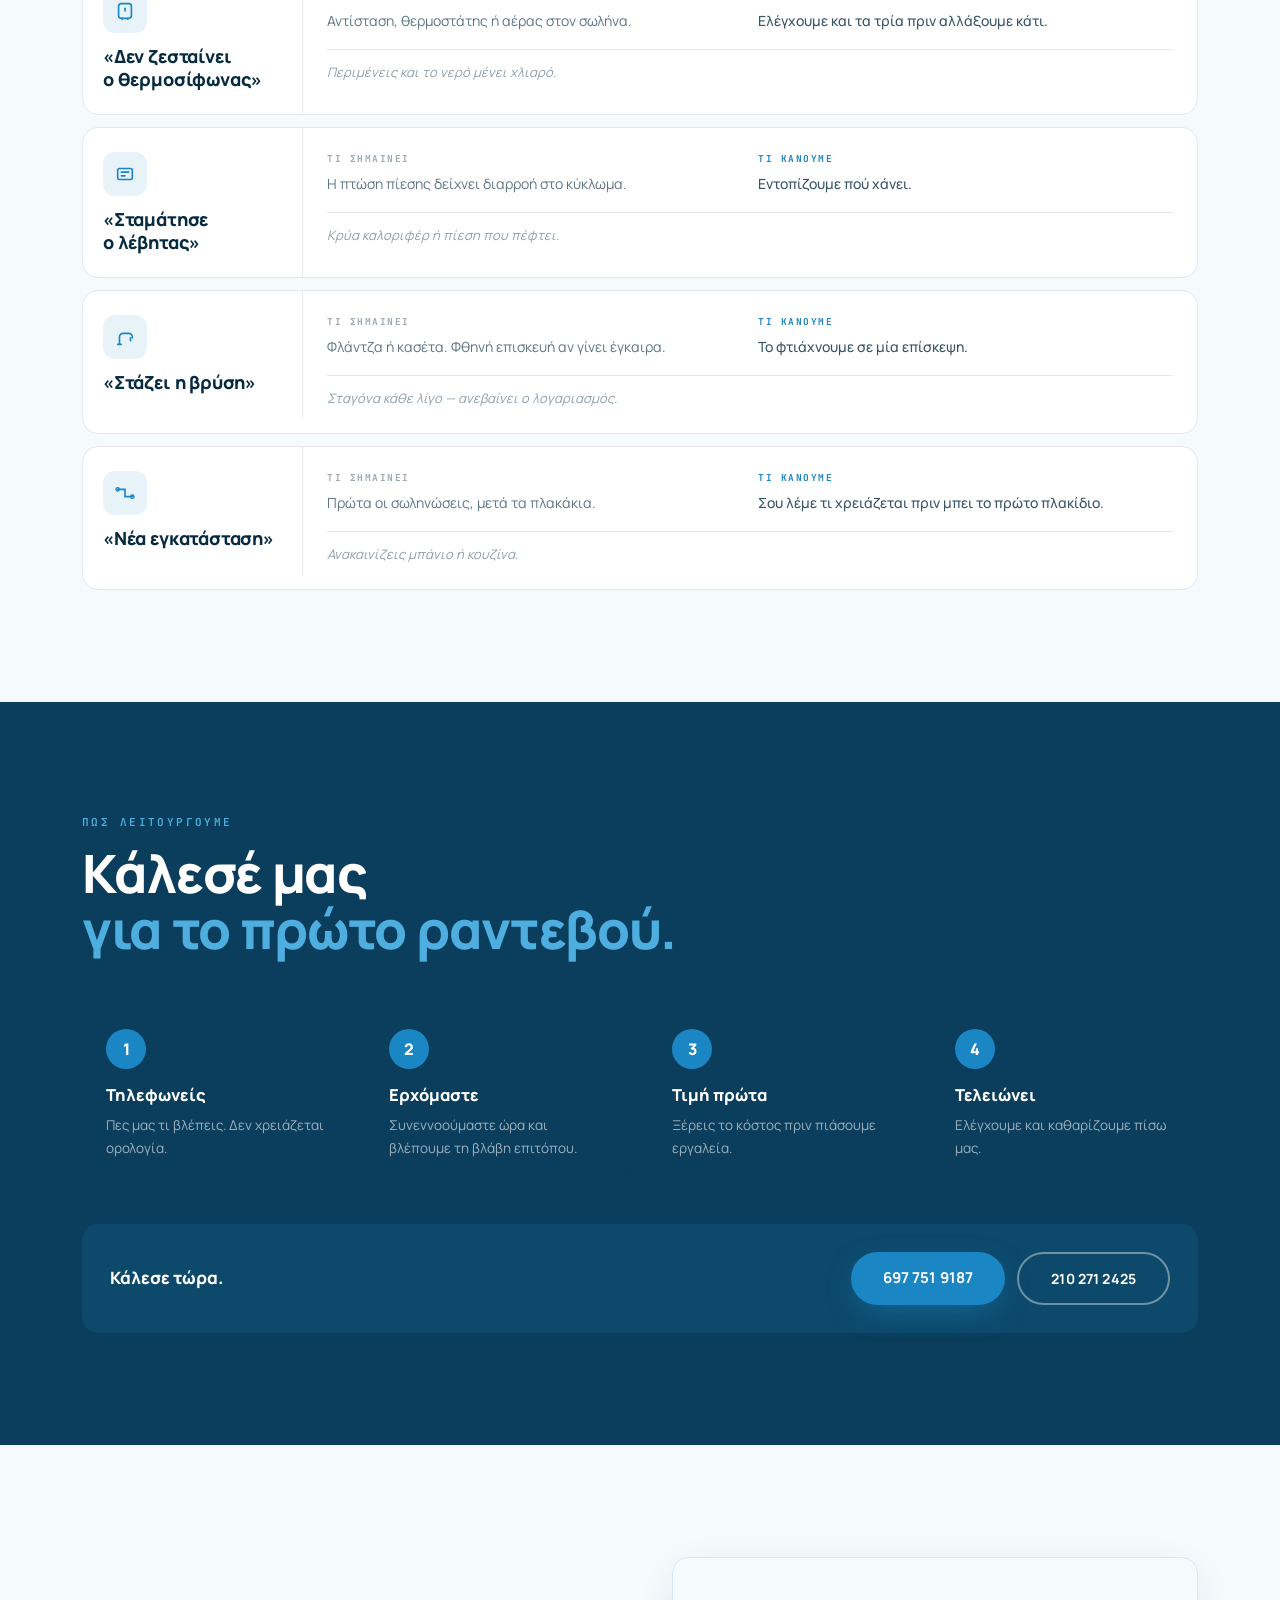
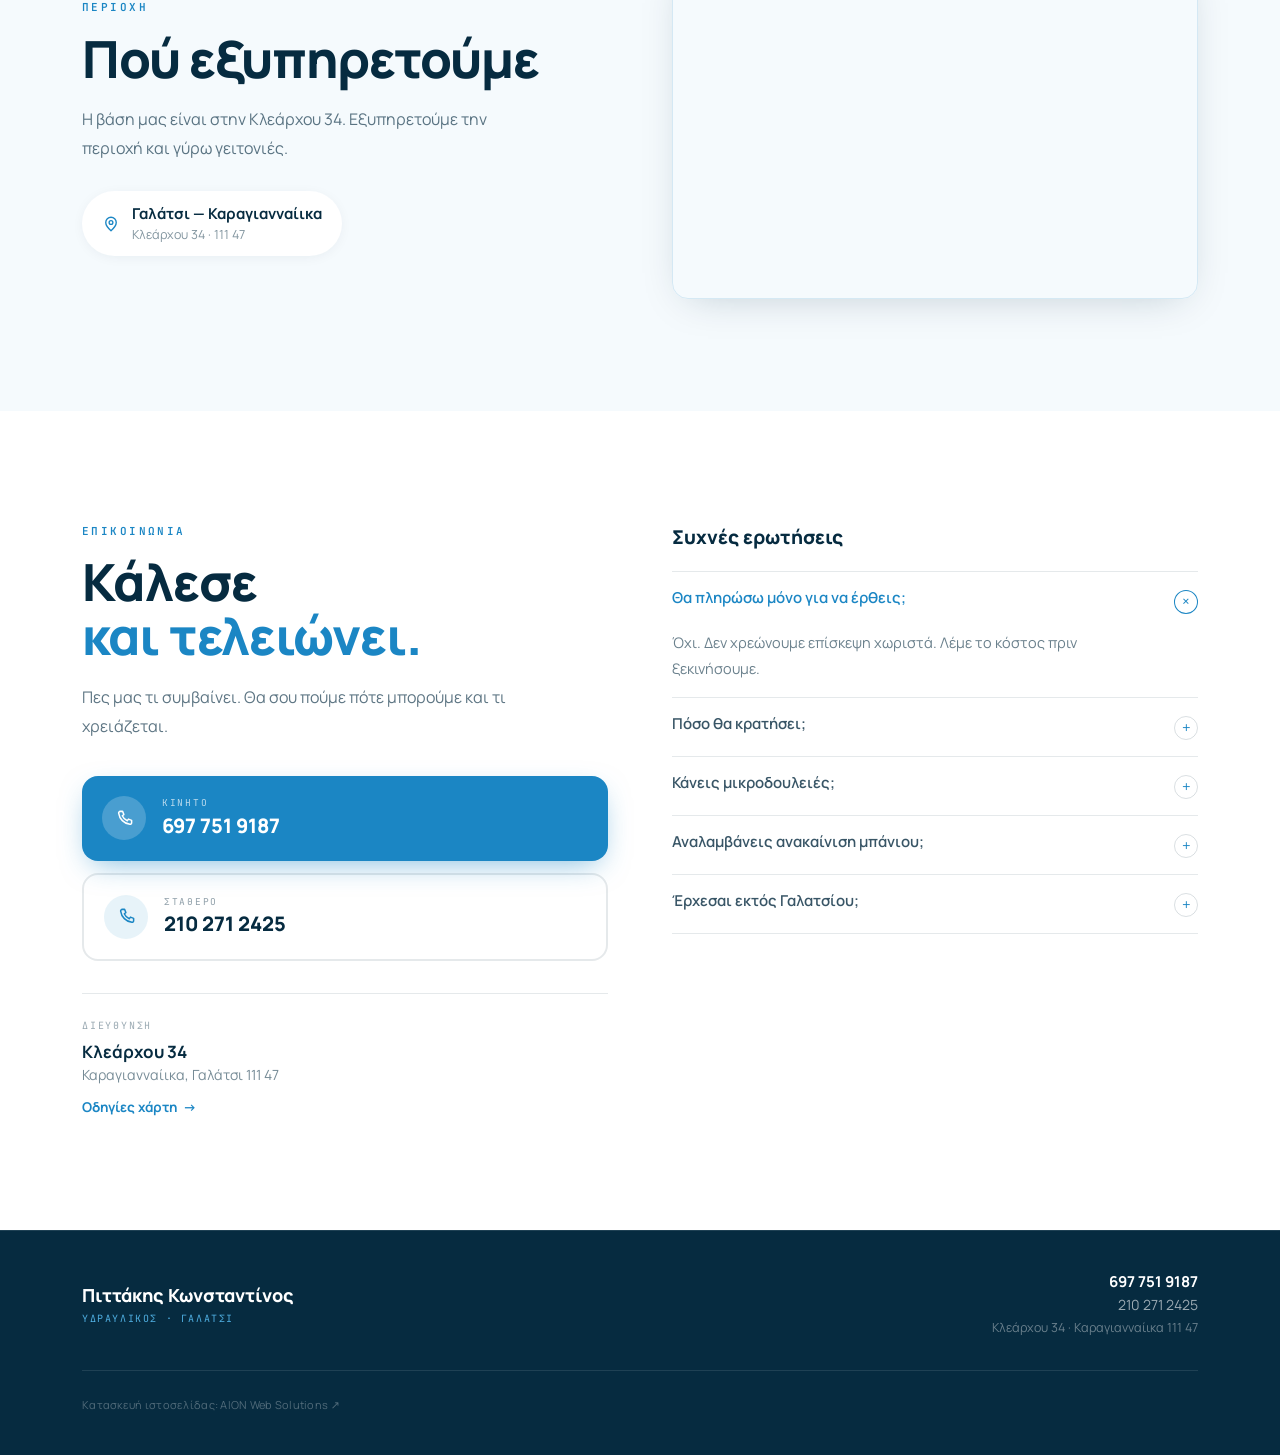
==== commit 504624e5: "update index.html" ====
--- a/index.html
+++ b/index.html
@@ -46,8 +46,8 @@
         "priceRange": "€"
       }
     </script>
-    <script type="module" crossorigin src="./assets/index-Brd79rvo.js"></script>
-    <link rel="stylesheet" crossorigin href="./assets/index-_7O0st7p.css">
+    <script type="module" crossorigin src="./assets/index-DmDmm5I6.js"></script>
+    <link rel="stylesheet" crossorigin href="./assets/index-BZTtV9PX.css">
   </head>
   <body>
     <div id="root"></div>
--- a/assets/index-BZTtV9PX.css
+++ b/assets/index-BZTtV9PX.css
@@ -0,0 +1 @@
+*,:before,:after{--tw-border-spacing-x: 0;--tw-border-spacing-y: 0;--tw-translate-x: 0;--tw-translate-y: 0;--tw-rotate: 0;--tw-skew-x: 0;--tw-skew-y: 0;--tw-scale-x: 1;--tw-scale-y: 1;--tw-pan-x: ;--tw-pan-y: ;--tw-pinch-zoom: ;--tw-scroll-snap-strictness: proximity;--tw-gradient-from-position: ;--tw-gradient-via-position: ;--tw-gradient-to-position: ;--tw-ordinal: ;--tw-slashed-zero: ;--tw-numeric-figure: ;--tw-numeric-spacing: ;--tw-numeric-fraction: ;--tw-ring-inset: ;--tw-ring-offset-width: 0px;--tw-ring-offset-color: #fff;--tw-ring-color: rgb(59 130 246 / .5);--tw-ring-offset-shadow: 0 0 #0000;--tw-ring-shadow: 0 0 #0000;--tw-shadow: 0 0 #0000;--tw-shadow-colored: 0 0 #0000;--tw-blur: ;--tw-brightness: ;--tw-contrast: ;--tw-grayscale: ;--tw-hue-rotate: ;--tw-invert: ;--tw-saturate: ;--tw-sepia: ;--tw-drop-shadow: ;--tw-backdrop-blur: ;--tw-backdrop-brightness: ;--tw-backdrop-contrast: ;--tw-backdrop-grayscale: ;--tw-backdrop-hue-rotate: ;--tw-backdrop-invert: ;--tw-backdrop-opacity: ;--tw-backdrop-saturate: ;--tw-backdrop-sepia: ;--tw-contain-size: ;--tw-contain-layout: ;--tw-contain-paint: ;--tw-contain-style: }::backdrop{--tw-border-spacing-x: 0;--tw-border-spacing-y: 0;--tw-translate-x: 0;--tw-translate-y: 0;--tw-rotate: 0;--tw-skew-x: 0;--tw-skew-y: 0;--tw-scale-x: 1;--tw-scale-y: 1;--tw-pan-x: ;--tw-pan-y: ;--tw-pinch-zoom: ;--tw-scroll-snap-strictness: proximity;--tw-gradient-from-position: ;--tw-gradient-via-position: ;--tw-gradient-to-position: ;--tw-ordinal: ;--tw-slashed-zero: ;--tw-numeric-figure: ;--tw-numeric-spacing: ;--tw-numeric-fraction: ;--tw-ring-inset: ;--tw-ring-offset-width: 0px;--tw-ring-offset-color: #fff;--tw-ring-color: rgb(59 130 246 / .5);--tw-ring-offset-shadow: 0 0 #0000;--tw-ring-shadow: 0 0 #0000;--tw-shadow: 0 0 #0000;--tw-shadow-colored: 0 0 #0000;--tw-blur: ;--tw-brightness: ;--tw-contrast: ;--tw-grayscale: ;--tw-hue-rotate: ;--tw-invert: ;--tw-saturate: ;--tw-sepia: ;--tw-drop-shadow: ;--tw-backdrop-blur: ;--tw-backdrop-brightness: ;--tw-backdrop-contrast: ;--tw-backdrop-grayscale: ;--tw-backdrop-hue-rotate: ;--tw-backdrop-invert: ;--tw-backdrop-opacity: ;--tw-backdrop-saturate: ;--tw-backdrop-sepia: ;--tw-contain-size: ;--tw-contain-layout: ;--tw-contain-paint: ;--tw-contain-style: }*,:before,:after{box-sizing:border-box;border-width:0;border-style:solid;border-color:#e5e7eb}:before,:after{--tw-content: ""}html,:host{line-height:1.5;-webkit-text-size-adjust:100%;-moz-tab-size:4;-o-tab-size:4;tab-size:4;font-family:ui-sans-serif,system-ui,sans-serif,"Apple Color Emoji","Segoe UI Emoji",Segoe UI Symbol,"Noto Color Emoji";font-feature-settings:normal;font-variation-settings:normal;-webkit-tap-highlight-color:transparent}body{margin:0;line-height:inherit}hr{height:0;color:inherit;border-top-width:1px}abbr:where([title]){-webkit-text-decoration:underline dotted;text-decoration:underline dotted}h1,h2,h3,h4,h5,h6{font-size:inherit;font-weight:inherit}a{color:inherit;text-decoration:inherit}b,strong{font-weight:bolder}code,kbd,samp,pre{font-family:JetBrains Mono,ui-monospace,monospace;font-feature-settings:normal;font-variation-settings:normal;font-size:1em}small{font-size:80%}sub,sup{font-size:75%;line-height:0;position:relative;vertical-align:baseline}sub{bottom:-.25em}sup{top:-.5em}table{text-indent:0;border-color:inherit;border-collapse:collapse}button,input,optgroup,select,textarea{font-family:inherit;font-feature-settings:inherit;font-variation-settings:inherit;font-size:100%;font-weight:inherit;line-height:inherit;letter-spacing:inherit;color:inherit;margin:0;padding:0}button,select{text-transform:none}button,input:where([type=button]),input:where([type=reset]),input:where([type=submit]){-webkit-appearance:button;background-color:transparent;background-image:none}:-moz-focusring{outline:auto}:-moz-ui-invalid{box-shadow:none}progress{vertical-align:baseline}::-webkit-inner-spin-button,::-webkit-outer-spin-button{height:auto}[type=search]{-webkit-appearance:textfield;outline-offset:-2px}::-webkit-search-decoration{-webkit-appearance:none}::-webkit-file-upload-button{-webkit-appearance:button;font:inherit}summary{display:list-item}blockquote,dl,dd,h1,h2,h3,h4,h5,h6,hr,figure,p,pre{margin:0}fieldset{margin:0;padding:0}legend{padding:0}ol,ul,menu{list-style:none;margin:0;padding:0}dialog{padding:0}textarea{resize:vertical}input::-moz-placeholder,textarea::-moz-placeholder{opacity:1;color:#9ca3af}input::placeholder,textarea::placeholder{opacity:1;color:#9ca3af}button,[role=button]{cursor:pointer}:disabled{cursor:default}img,svg,video,canvas,audio,iframe,embed,object{display:block;vertical-align:middle}img,video{max-width:100%;height:auto}[hidden]:where(:not([hidden=until-found])){display:none}html{scroll-behavior:smooth;-webkit-text-size-adjust:100%}body{--tw-bg-opacity: 1;background-color:rgb(245 250 253 / var(--tw-bg-opacity, 1));font-family:Manrope,system-ui,sans-serif;--tw-text-opacity: 1;color:rgb(6 43 64 / var(--tw-text-opacity, 1));-webkit-font-smoothing:antialiased;-moz-osx-font-smoothing:grayscale;text-rendering:optimizeLegibility}::-moz-selection{--tw-bg-opacity: 1;background-color:rgb(27 134 196 / var(--tw-bg-opacity, 1));--tw-text-opacity: 1;color:rgb(255 255 255 / var(--tw-text-opacity, 1))}::selection{--tw-bg-opacity: 1;background-color:rgb(27 134 196 / var(--tw-bg-opacity, 1));--tw-text-opacity: 1;color:rgb(255 255 255 / var(--tw-text-opacity, 1))}h1,h2,h3{text-wrap:balance}.wrap{margin-left:auto;margin-right:auto;width:100%;max-width:1180px;padding-left:1.25rem;padding-right:1.25rem}@media (min-width: 640px){.wrap{padding-left:2rem;padding-right:2rem}}.tag{font-family:JetBrains Mono,ui-monospace,monospace;font-size:11px;font-weight:600;text-transform:uppercase;letter-spacing:.22em;--tw-text-opacity: 1;color:rgb(27 134 196 / var(--tw-text-opacity, 1))}.btn-call{display:inline-flex;align-items:center;justify-content:center;gap:.625rem;border-radius:9999px;padding:1rem 2rem;font-family:Manrope,system-ui,sans-serif;font-size:15px;font-weight:700;letter-spacing:.01em;transition-property:color,background-color,border-color,text-decoration-color,fill,stroke,opacity,box-shadow,transform,filter,backdrop-filter;transition-timing-function:cubic-bezier(.4,0,.2,1);transition-duration:.3s}.btn-call:focus{outline:2px solid transparent;outline-offset:2px}.btn-call:focus-visible{--tw-ring-offset-shadow: var(--tw-ring-inset) 0 0 0 var(--tw-ring-offset-width) var(--tw-ring-offset-color);--tw-ring-shadow: var(--tw-ring-inset) 0 0 0 calc(2px + var(--tw-ring-offset-width)) var(--tw-ring-color);box-shadow:var(--tw-ring-offset-shadow),var(--tw-ring-shadow),var(--tw-shadow, 0 0 #0000);--tw-ring-opacity: 1;--tw-ring-color: rgb(27 134 196 / var(--tw-ring-opacity, 1));--tw-ring-offset-width: 2px}.btn-call{--tw-bg-opacity: 1;background-color:rgb(27 134 196 / var(--tw-bg-opacity, 1));--tw-text-opacity: 1;color:rgb(255 255 255 / var(--tw-text-opacity, 1));--tw-shadow: 0 10px 30px -8px rgba(27,134,196,.6);--tw-shadow-colored: 0 10px 30px -8px var(--tw-shadow-color);box-shadow:var(--tw-ring-offset-shadow, 0 0 #0000),var(--tw-ring-shadow, 0 0 #0000),var(--tw-shadow)}.btn-call:hover{--tw-bg-opacity: 1;background-color:rgb(15 83 120 / var(--tw-bg-opacity, 1));--tw-shadow: 0 14px 36px -8px rgba(11,62,92,.55);--tw-shadow-colored: 0 14px 36px -8px var(--tw-shadow-color);box-shadow:var(--tw-ring-offset-shadow, 0 0 #0000),var(--tw-ring-shadow, 0 0 #0000),var(--tw-shadow)}.btn-ghost{display:inline-flex;align-items:center;justify-content:center;gap:.625rem;border-radius:9999px;padding:1rem 2rem;font-family:Manrope,system-ui,sans-serif;font-size:15px;font-weight:700;letter-spacing:.01em;transition-property:color,background-color,border-color,text-decoration-color,fill,stroke,opacity,box-shadow,transform,filter,backdrop-filter;transition-timing-function:cubic-bezier(.4,0,.2,1);transition-duration:.3s}.btn-ghost:focus{outline:2px solid transparent;outline-offset:2px}.btn-ghost:focus-visible{--tw-ring-offset-shadow: var(--tw-ring-inset) 0 0 0 var(--tw-ring-offset-width) var(--tw-ring-offset-color);--tw-ring-shadow: var(--tw-ring-inset) 0 0 0 calc(2px + var(--tw-ring-offset-width)) var(--tw-ring-color);box-shadow:var(--tw-ring-offset-shadow),var(--tw-ring-shadow),var(--tw-shadow, 0 0 #0000);--tw-ring-opacity: 1;--tw-ring-color: rgb(27 134 196 / var(--tw-ring-opacity, 1));--tw-ring-offset-width: 2px}.btn-ghost{border-width:2px;border-color:#fff6;--tw-text-opacity: 1;color:rgb(255 255 255 / var(--tw-text-opacity, 1))}.btn-ghost:hover{--tw-border-opacity: 1;border-color:rgb(255 255 255 / var(--tw-border-opacity, 1));background-color:#ffffff1a}.heading{font-family:Manrope,system-ui,sans-serif;font-weight:800;line-height:1.05;letter-spacing:-.025em}.sr-only{position:absolute;width:1px;height:1px;padding:0;margin:-1px;overflow:hidden;clip:rect(0,0,0,0);white-space:nowrap;border-width:0}.fixed{position:fixed}.absolute{position:absolute}.relative{position:relative}.inset-0{top:0;right:0;bottom:0;left:0}.inset-x-0{left:0;right:0}.bottom-0{bottom:0}.top-0{top:0}.isolate{isolation:isolate}.-z-10{z-index:-10}.z-40{z-index:40}.z-50{z-index:50}.mt-0\.5{margin-top:.125rem}.mt-1{margin-top:.25rem}.mt-1\.5{margin-top:.375rem}.mt-10{margin-top:2.5rem}.mt-12{margin-top:3rem}.mt-2{margin-top:.5rem}.mt-3{margin-top:.75rem}.mt-4{margin-top:1rem}.mt-5{margin-top:1.25rem}.mt-6{margin-top:1.5rem}.mt-7{margin-top:1.75rem}.mt-8{margin-top:2rem}.mt-9{margin-top:2.25rem}.block{display:block}.flex{display:flex}.inline-flex{display:inline-flex}.grid{display:grid}.hidden{display:none}.h-1{height:.25rem}.h-1\/2{height:50%}.h-10{height:2.5rem}.h-11{height:2.75rem}.h-2{height:.5rem}.h-6{height:1.5rem}.h-9{height:2.25rem}.h-\[340px\]{height:340px}.h-\[68px\]{height:68px}.h-\[72px\]{height:72px}.h-full{height:100%}.min-h-\[92svh\]{min-height:92svh}.w-1{width:.25rem}.w-10{width:2.5rem}.w-11{width:2.75rem}.w-2{width:.5rem}.w-6{width:1.5rem}.w-9{width:2.25rem}.w-full{width:100%}.w-max{width:-moz-max-content;width:max-content}.max-w-2xl{max-width:42rem}.max-w-\[44rem\]{max-width:44rem}.max-w-lg{max-width:32rem}.max-w-md{max-width:28rem}.flex-1{flex:1 1 0%}.flex-\[1\.15\]{flex:1.15}.shrink-0{flex-shrink:0}.rotate-45{--tw-rotate: 45deg;transform:translate(var(--tw-translate-x),var(--tw-translate-y)) rotate(var(--tw-rotate)) skew(var(--tw-skew-x)) skewY(var(--tw-skew-y)) scaleX(var(--tw-scale-x)) scaleY(var(--tw-scale-y))}@keyframes slideMarquee{0%{transform:translate(0)}to{transform:translate(-50%)}}.animate-marquee{animation:slideMarquee 30s linear infinite}@keyframes pulseRing{0%{transform:scale(1);opacity:.5}70%{transform:scale(1.6);opacity:0}to{transform:scale(1.6);opacity:0}}.animate-pulseRing{animation:pulseRing 2.4s cubic-bezier(.4,0,.6,1) infinite}@keyframes riseUp{0%{opacity:0;transform:translateY(24px)}to{opacity:1;transform:translateY(0)}}.animate-riseUp{animation:riseUp .8s cubic-bezier(.2,.8,.2,1) both}.flex-col{flex-direction:column}.flex-wrap{flex-wrap:wrap}.place-items-center{place-items:center}.items-start{align-items:flex-start}.items-center{align-items:center}.items-stretch{align-items:stretch}.justify-end{justify-content:flex-end}.justify-center{justify-content:center}.justify-between{justify-content:space-between}.gap-0{gap:0px}.gap-1{gap:.25rem}.gap-1\.5{gap:.375rem}.gap-12{gap:3rem}.gap-14{gap:3.5rem}.gap-2{gap:.5rem}.gap-2\.5{gap:.625rem}.gap-3{gap:.75rem}.gap-4{gap:1rem}.gap-6{gap:1.5rem}.gap-7{gap:1.75rem}.gap-x-5{-moz-column-gap:1.25rem;column-gap:1.25rem}.gap-y-2{row-gap:.5rem}.space-y-3>:not([hidden])~:not([hidden]){--tw-space-y-reverse: 0;margin-top:calc(.75rem * calc(1 - var(--tw-space-y-reverse)));margin-bottom:calc(.75rem * var(--tw-space-y-reverse))}.divide-y>:not([hidden])~:not([hidden]){--tw-divide-y-reverse: 0;border-top-width:calc(1px * calc(1 - var(--tw-divide-y-reverse)));border-bottom-width:calc(1px * var(--tw-divide-y-reverse))}.divide-deep-950\/10>:not([hidden])~:not([hidden]){border-color:#062b401a}.overflow-hidden{overflow:hidden}.overflow-x-auto{overflow-x:auto}.whitespace-nowrap{white-space:nowrap}.rounded-2xl{border-radius:1rem}.rounded-full{border-radius:9999px}.rounded-xl{border-radius:.75rem}.border{border-width:1px}.border-2{border-width:2px}.border-y{border-top-width:1px;border-bottom-width:1px}.border-b{border-bottom-width:1px}.border-t{border-top-width:1px}.border-deep-950\/10{border-color:#062b401a}.border-deep-950\/15{border-color:#062b4026}.border-water{--tw-border-opacity: 1;border-color:rgb(27 134 196 / var(--tw-border-opacity, 1))}.border-water\/15{border-color:#1b86c426}.border-water\/30{border-color:#1b86c44d}.border-water\/40{border-color:#1b86c466}.border-white\/10{border-color:#ffffff1a}.border-white\/15{border-color:#ffffff26}.bg-deep-900{--tw-bg-opacity: 1;background-color:rgb(11 62 92 / var(--tw-bg-opacity, 1))}.bg-deep-950{--tw-bg-opacity: 1;background-color:rgb(6 43 64 / var(--tw-bg-opacity, 1))}.bg-sky{--tw-bg-opacity: 1;background-color:rgb(245 250 253 / var(--tw-bg-opacity, 1))}.bg-water{--tw-bg-opacity: 1;background-color:rgb(27 134 196 / var(--tw-bg-opacity, 1))}.bg-water-light{--tw-bg-opacity: 1;background-color:rgb(79 174 224 / var(--tw-bg-opacity, 1))}.bg-water\/10{background-color:#1b86c41a}.bg-water\/15{background-color:#1b86c426}.bg-water\/50{background-color:#1b86c480}.bg-white{--tw-bg-opacity: 1;background-color:rgb(255 255 255 / var(--tw-bg-opacity, 1))}.bg-white\/10{background-color:#ffffff1a}.bg-white\/20{background-color:#fff3}.bg-white\/95{background-color:#fffffff2}.bg-gradient-to-r{background-image:linear-gradient(to right,var(--tw-gradient-stops))}.bg-gradient-to-t{background-image:linear-gradient(to top,var(--tw-gradient-stops))}.from-deep-950{--tw-gradient-from: #062B40 var(--tw-gradient-from-position);--tw-gradient-to: rgb(6 43 64 / 0) var(--tw-gradient-to-position);--tw-gradient-stops: var(--tw-gradient-from), var(--tw-gradient-to)}.via-deep-950\/60{--tw-gradient-to: rgb(6 43 64 / 0) var(--tw-gradient-to-position);--tw-gradient-stops: var(--tw-gradient-from), rgb(6 43 64 / .6) var(--tw-gradient-via-position), var(--tw-gradient-to)}.to-deep-950\/35{--tw-gradient-to: rgb(6 43 64 / .35) var(--tw-gradient-to-position)}.to-transparent{--tw-gradient-to: transparent var(--tw-gradient-to-position)}.object-cover{-o-object-fit:cover;object-fit:cover}.object-\[58\%_center\]{-o-object-position:58% center;object-position:58% center}.p-5{padding:1.25rem}.p-6{padding:1.5rem}.\!px-7{padding-left:1.75rem!important;padding-right:1.75rem!important}.\!px-9{padding-left:2.25rem!important;padding-right:2.25rem!important}.\!py-3\.5{padding-top:.875rem!important;padding-bottom:.875rem!important}.\!py-5{padding-top:1.25rem!important;padding-bottom:1.25rem!important}.px-4{padding-left:1rem;padding-right:1rem}.px-5{padding-left:1.25rem;padding-right:1.25rem}.py-10{padding-top:2.5rem;padding-bottom:2.5rem}.py-2{padding-top:.5rem;padding-bottom:.5rem}.py-2\.5{padding-top:.625rem;padding-bottom:.625rem}.py-20{padding-top:5rem;padding-bottom:5rem}.py-3{padding-top:.75rem;padding-bottom:.75rem}.py-4{padding-top:1rem;padding-bottom:1rem}.pb-16{padding-bottom:4rem}.pb-4{padding-bottom:1rem}.pr-9{padding-right:2.25rem}.pt-3{padding-top:.75rem}.pt-32{padding-top:8rem}.pt-5{padding-top:1.25rem}.pt-6{padding-top:1.5rem}.text-left{text-align:left}.font-body,.font-head{font-family:Manrope,system-ui,sans-serif}.font-mono{font-family:JetBrains Mono,ui-monospace,monospace}.\!text-\[14px\]{font-size:14px!important}.\!text-\[15px\]{font-size:15px!important}.\!text-\[17px\]{font-size:17px!important}.text-\[10\.5px\]{font-size:10.5px}.text-\[10px\]{font-size:10px}.text-\[11\.5px\]{font-size:11.5px}.text-\[11px\]{font-size:11px}.text-\[12\.5px\]{font-size:12.5px}.text-\[13\.5px\]{font-size:13.5px}.text-\[13px\]{font-size:13px}.text-\[14\.5px\]{font-size:14.5px}.text-\[14px\]{font-size:14px}.text-\[15px\]{font-size:15px}.text-\[16\.5px\]{font-size:16.5px}.text-\[16px\]{font-size:16px}.text-\[17px\]{font-size:17px}.text-\[18px\]{font-size:18px}.text-\[19px\]{font-size:19px}.text-\[20px\]{font-size:20px}.text-\[9\.5px\]{font-size:9.5px}.text-\[9px\]{font-size:9px}.text-\[clamp\(2\.3rem\,6vw\,4\.1rem\)\]{font-size:clamp(2.3rem,6vw,4.1rem)}.text-\[clamp\(2rem\,5vw\,3\.2rem\)\]{font-size:clamp(2rem,5vw,3.2rem)}.text-\[clamp\(2rem\,5vw\,3\.3rem\)\]{font-size:clamp(2rem,5vw,3.3rem)}.text-\[clamp\(2rem\,5vw\,3\.4rem\)\]{font-size:clamp(2rem,5vw,3.4rem)}.font-bold{font-weight:700}.font-extrabold{font-weight:800}.font-medium{font-weight:500}.font-semibold{font-weight:600}.uppercase{text-transform:uppercase}.italic{font-style:italic}.leading-\[1\.6\]{line-height:1.6}.leading-\[1\.75\]{line-height:1.75}.leading-\[1\.7\]{line-height:1.7}.leading-\[1\.8\]{line-height:1.8}.leading-none{line-height:1}.leading-snug{line-height:1.375}.leading-tight{line-height:1.25}.tracking-\[-0\.01em\]{letter-spacing:-.01em}.tracking-\[0\.16em\]{letter-spacing:.16em}.tracking-\[0\.18em\]{letter-spacing:.18em}.tracking-marquee{letter-spacing:.22em}.tracking-wide{letter-spacing:.025em}.text-deep-950{--tw-text-opacity: 1;color:rgb(6 43 64 / var(--tw-text-opacity, 1))}.text-deep-950\/35{color:#062b4059}.text-deep-950\/40{color:#062b4066}.text-deep-950\/45{color:#062b4073}.text-deep-950\/50{color:#062b4080}.text-deep-950\/55{color:#062b408c}.text-deep-950\/60{color:#062b4099}.text-deep-950\/65{color:#062b40a6}.text-deep-950\/70{color:#062b40b3}.text-deep-950\/80{color:#062b40cc}.text-water{--tw-text-opacity: 1;color:rgb(27 134 196 / var(--tw-text-opacity, 1))}.text-water-light{--tw-text-opacity: 1;color:rgb(79 174 224 / var(--tw-text-opacity, 1))}.text-white{--tw-text-opacity: 1;color:rgb(255 255 255 / var(--tw-text-opacity, 1))}.text-white\/30{color:#ffffff4d}.text-white\/40{color:#fff6}.text-white\/45{color:#ffffff73}.text-white\/60{color:#fff9}.text-white\/65{color:#ffffffa6}.text-white\/70{color:#ffffffb3}.text-white\/75{color:#ffffffbf}.text-white\/90{color:#ffffffe6}.shadow-\[0_-4px_20px_-8px_rgba\(6\,43\,64\,0\.2\)\]{--tw-shadow: 0 -4px 20px -8px rgba(6,43,64,.2);--tw-shadow-colored: 0 -4px 20px -8px var(--tw-shadow-color);box-shadow:var(--tw-ring-offset-shadow, 0 0 #0000),var(--tw-ring-shadow, 0 0 #0000),var(--tw-shadow)}.shadow-\[0_10px_30px_-10px_rgba\(27\,134\,196\,0\.6\)\]{--tw-shadow: 0 10px 30px -10px rgba(27,134,196,.6);--tw-shadow-colored: 0 10px 30px -10px var(--tw-shadow-color);box-shadow:var(--tw-ring-offset-shadow, 0 0 #0000),var(--tw-ring-shadow, 0 0 #0000),var(--tw-shadow)}.shadow-\[0_10px_40px_-16px_rgba\(6\,43\,64\,0\.25\)\]{--tw-shadow: 0 10px 40px -16px rgba(6,43,64,.25);--tw-shadow-colored: 0 10px 40px -16px var(--tw-shadow-color);box-shadow:var(--tw-ring-offset-shadow, 0 0 #0000),var(--tw-ring-shadow, 0 0 #0000),var(--tw-shadow)}.shadow-\[0_1px_0_rgba\(6\,43\,64\,0\.08\)\]{--tw-shadow: 0 1px 0 rgba(6,43,64,.08);--tw-shadow-colored: 0 1px 0 var(--tw-shadow-color);box-shadow:var(--tw-ring-offset-shadow, 0 0 #0000),var(--tw-ring-shadow, 0 0 #0000),var(--tw-shadow)}.shadow-\[0_2px_16px_-6px_rgba\(6\,43\,64\,0\.12\)\]{--tw-shadow: 0 2px 16px -6px rgba(6,43,64,.12);--tw-shadow-colored: 0 2px 16px -6px var(--tw-shadow-color);box-shadow:var(--tw-ring-offset-shadow, 0 0 #0000),var(--tw-ring-shadow, 0 0 #0000),var(--tw-shadow)}.shadow-\[0_4px_20px_-10px_rgba\(27\,134\,196\,0\.4\)\]{--tw-shadow: 0 4px 20px -10px rgba(27,134,196,.4);--tw-shadow-colored: 0 4px 20px -10px var(--tw-shadow-color);box-shadow:var(--tw-ring-offset-shadow, 0 0 #0000),var(--tw-ring-shadow, 0 0 #0000),var(--tw-shadow)}.shadow-\[0_6px_18px_-6px_rgba\(27\,134\,196\,0\.7\)\]{--tw-shadow: 0 6px 18px -6px rgba(27,134,196,.7);--tw-shadow-colored: 0 6px 18px -6px var(--tw-shadow-color);box-shadow:var(--tw-ring-offset-shadow, 0 0 #0000),var(--tw-ring-shadow, 0 0 #0000),var(--tw-shadow)}.backdrop-blur{--tw-backdrop-blur: blur(8px);-webkit-backdrop-filter:var(--tw-backdrop-blur) var(--tw-backdrop-brightness) var(--tw-backdrop-contrast) var(--tw-backdrop-grayscale) var(--tw-backdrop-hue-rotate) var(--tw-backdrop-invert) var(--tw-backdrop-opacity) var(--tw-backdrop-saturate) var(--tw-backdrop-sepia);backdrop-filter:var(--tw-backdrop-blur) var(--tw-backdrop-brightness) var(--tw-backdrop-contrast) var(--tw-backdrop-grayscale) var(--tw-backdrop-hue-rotate) var(--tw-backdrop-invert) var(--tw-backdrop-opacity) var(--tw-backdrop-saturate) var(--tw-backdrop-sepia)}.backdrop-blur-sm{--tw-backdrop-blur: blur(4px);-webkit-backdrop-filter:var(--tw-backdrop-blur) var(--tw-backdrop-brightness) var(--tw-backdrop-contrast) var(--tw-backdrop-grayscale) var(--tw-backdrop-hue-rotate) var(--tw-backdrop-invert) var(--tw-backdrop-opacity) var(--tw-backdrop-saturate) var(--tw-backdrop-sepia);backdrop-filter:var(--tw-backdrop-blur) var(--tw-backdrop-brightness) var(--tw-backdrop-contrast) var(--tw-backdrop-grayscale) var(--tw-backdrop-hue-rotate) var(--tw-backdrop-invert) var(--tw-backdrop-opacity) var(--tw-backdrop-saturate) var(--tw-backdrop-sepia)}.transition{transition-property:color,background-color,border-color,text-decoration-color,fill,stroke,opacity,box-shadow,transform,filter,backdrop-filter;transition-timing-function:cubic-bezier(.4,0,.2,1);transition-duration:.15s}.transition-all{transition-property:all;transition-timing-function:cubic-bezier(.4,0,.2,1);transition-duration:.15s}.transition-colors{transition-property:color,background-color,border-color,text-decoration-color,fill,stroke;transition-timing-function:cubic-bezier(.4,0,.2,1);transition-duration:.15s}.transition-opacity{transition-property:opacity;transition-timing-function:cubic-bezier(.4,0,.2,1);transition-duration:.15s}.transition-transform{transition-property:transform;transition-timing-function:cubic-bezier(.4,0,.2,1);transition-duration:.15s}.duration-300{transition-duration:.3s}.ease-out{transition-timing-function:cubic-bezier(0,0,.2,1)}.\[animation-delay\:150ms\]{animation-delay:.15s}.\[animation-delay\:220ms\]{animation-delay:.22s}.\[animation-delay\:270ms\]{animation-delay:.27s}.\[animation-delay\:310ms\]{animation-delay:.31s}.\[animation-delay\:70ms\]{animation-delay:70ms}.\[text-shadow\:0_4px_30px_rgba\(0\,0\,0\,0\.7\)\]{text-shadow:0 4px 30px rgba(0,0,0,.7)}@media (prefers-reduced-motion: reduce){html{scroll-behavior:auto}*,*:before,*:after{animation-duration:.001ms!important;animation-iteration-count:1!important;transition-duration:.001ms!important}}.hover\:border-water:hover{--tw-border-opacity: 1;border-color:rgb(27 134 196 / var(--tw-border-opacity, 1))}.hover\:border-water\/30:hover{border-color:#1b86c44d}.hover\:bg-deep-800:hover{--tw-bg-opacity: 1;background-color:rgb(15 83 120 / var(--tw-bg-opacity, 1))}.hover\:text-water:hover{--tw-text-opacity: 1;color:rgb(27 134 196 / var(--tw-text-opacity, 1))}.hover\:text-water-light:hover{--tw-text-opacity: 1;color:rgb(79 174 224 / var(--tw-text-opacity, 1))}.hover\:text-white\/70:hover{color:#ffffffb3}.hover\:underline:hover{text-decoration-line:underline}.focus\:not-sr-only:focus{position:static;width:auto;height:auto;padding:0;margin:0;overflow:visible;clip:auto;white-space:normal}.focus\:fixed:focus{position:fixed}.focus\:left-4:focus{left:1rem}.focus\:top-4:focus{top:1rem}.focus\:z-\[60\]:focus{z-index:60}.focus\:rounded-full:focus{border-radius:9999px}.focus\:bg-water:focus{--tw-bg-opacity: 1;background-color:rgb(27 134 196 / var(--tw-bg-opacity, 1))}.focus\:px-4:focus{padding-left:1rem;padding-right:1rem}.focus\:py-2:focus{padding-top:.5rem;padding-bottom:.5rem}.focus\:text-sm:focus{font-size:.875rem;line-height:1.25rem}.focus\:font-bold:focus{font-weight:700}.focus\:text-white:focus{--tw-text-opacity: 1;color:rgb(255 255 255 / var(--tw-text-opacity, 1))}.group:hover .group-hover\:bg-water{--tw-bg-opacity: 1;background-color:rgb(27 134 196 / var(--tw-bg-opacity, 1))}.group:hover .group-hover\:text-water{--tw-text-opacity: 1;color:rgb(27 134 196 / var(--tw-text-opacity, 1))}.group:hover .group-hover\:text-white{--tw-text-opacity: 1;color:rgb(255 255 255 / var(--tw-text-opacity, 1))}@media (min-width: 640px){.sm\:col-span-2{grid-column:span 2 / span 2}.sm\:inline-flex{display:inline-flex}.sm\:hidden{display:none}.sm\:grid-cols-2{grid-template-columns:repeat(2,minmax(0,1fr))}.sm\:flex-row{flex-direction:row}.sm\:items-center{align-items:center}.sm\:justify-between{justify-content:space-between}.sm\:p-7{padding:1.75rem}.sm\:py-28{padding-top:7rem;padding-bottom:7rem}.sm\:text-right{text-align:right}}@media (min-width: 768px){.md\:hidden{display:none}.md\:w-\[220px\]{width:220px}.md\:grid-cols-2{grid-template-columns:repeat(2,minmax(0,1fr))}.md\:grid-cols-\[auto_1fr\]{grid-template-columns:auto 1fr}.md\:flex-col{flex-direction:column}.md\:items-start{align-items:flex-start}.md\:border-b-0{border-bottom-width:0px}.md\:border-r{border-right-width:1px}.md\:p-6{padding:1.5rem}.md\:py-6{padding-top:1.5rem;padding-bottom:1.5rem}}@media (min-width: 1024px){.lg\:flex{display:flex}.lg\:hidden{display:none}.lg\:grid-cols-2{grid-template-columns:repeat(2,minmax(0,1fr))}.lg\:grid-cols-4{grid-template-columns:repeat(4,minmax(0,1fr))}.lg\:gap-16{gap:4rem}}
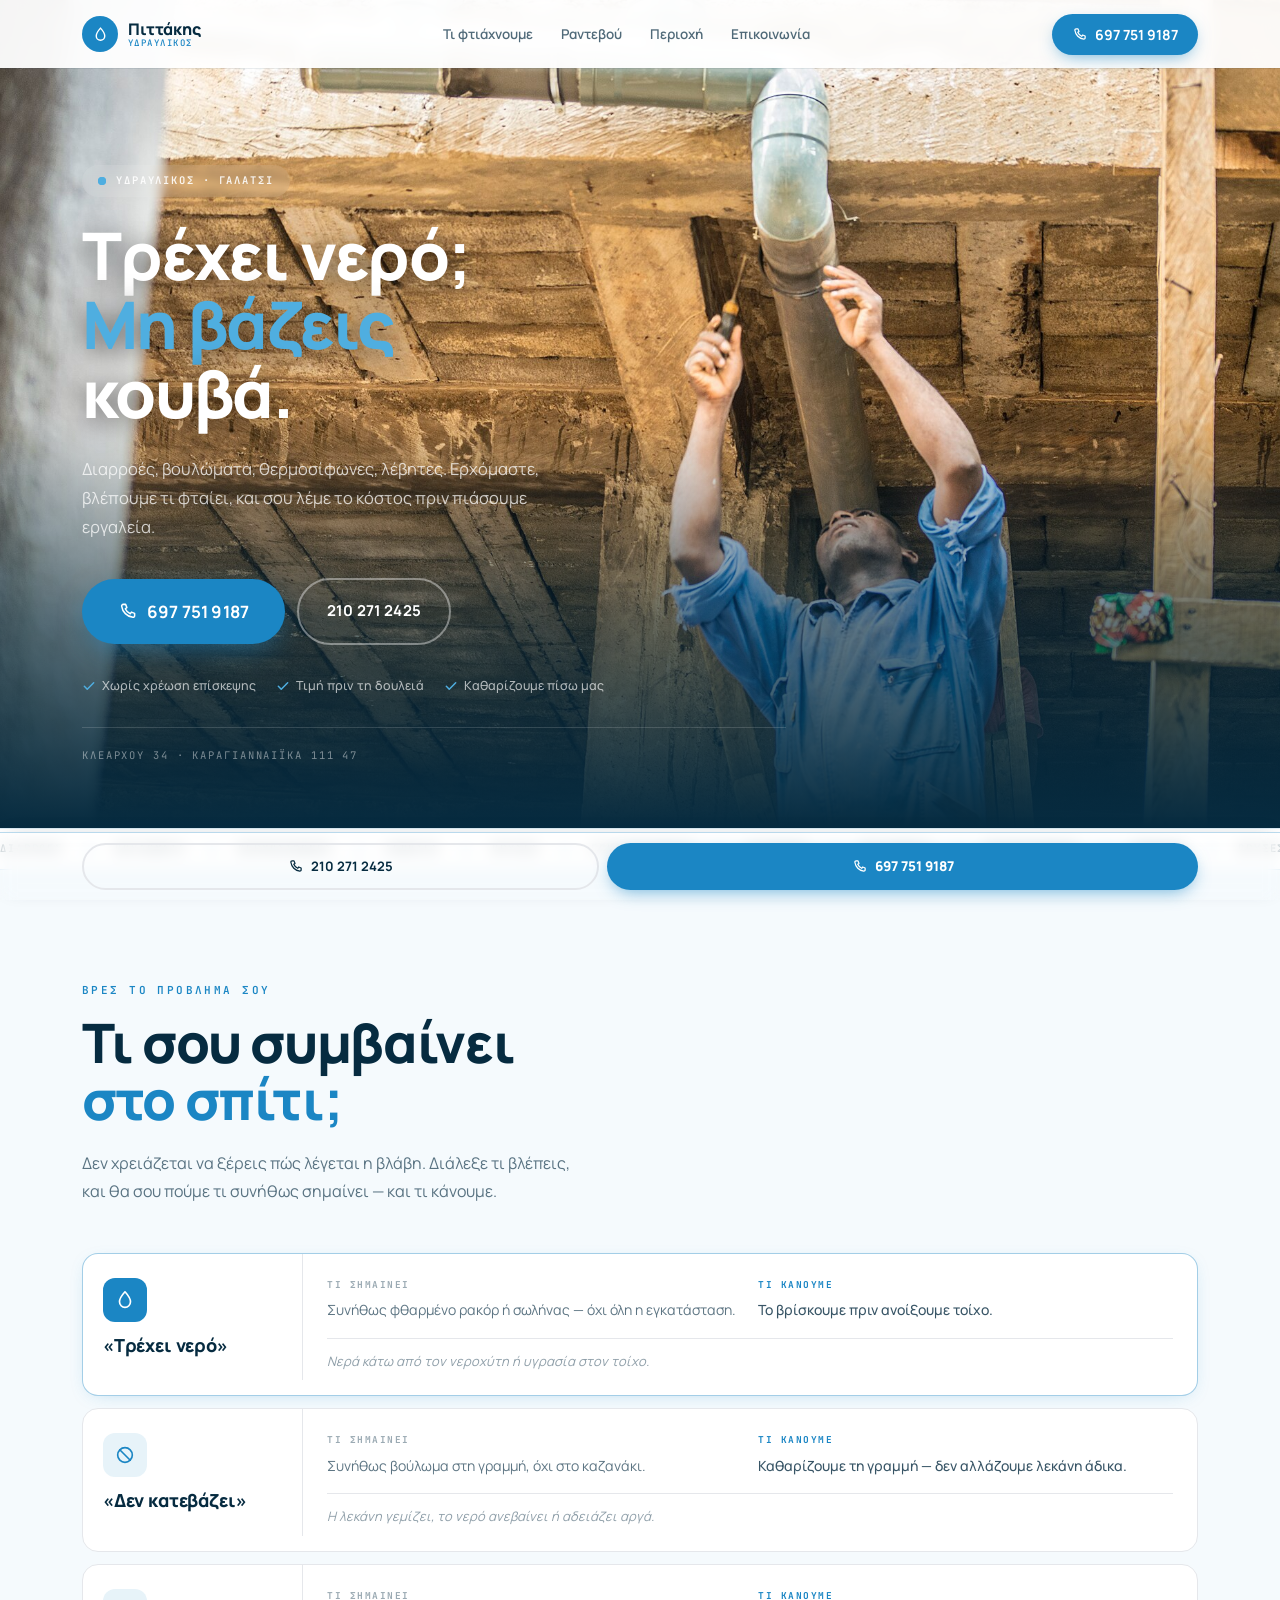
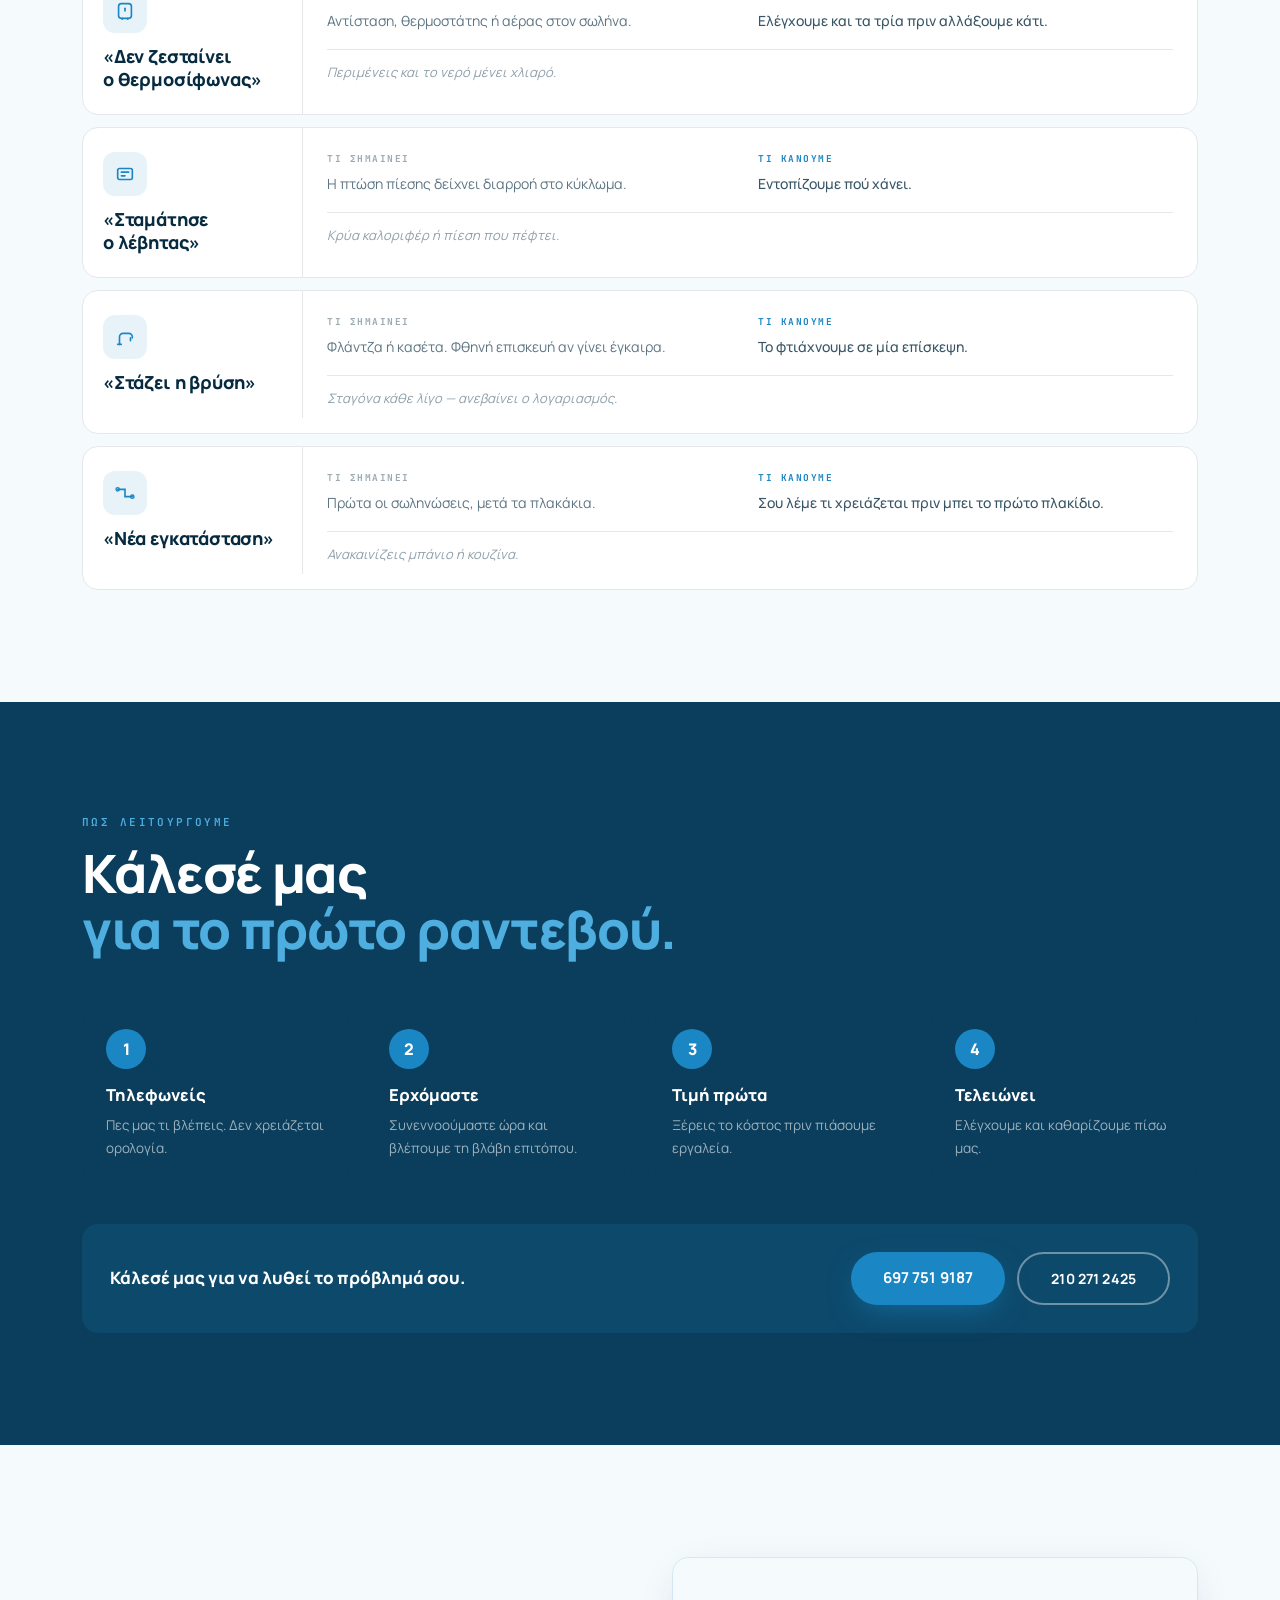
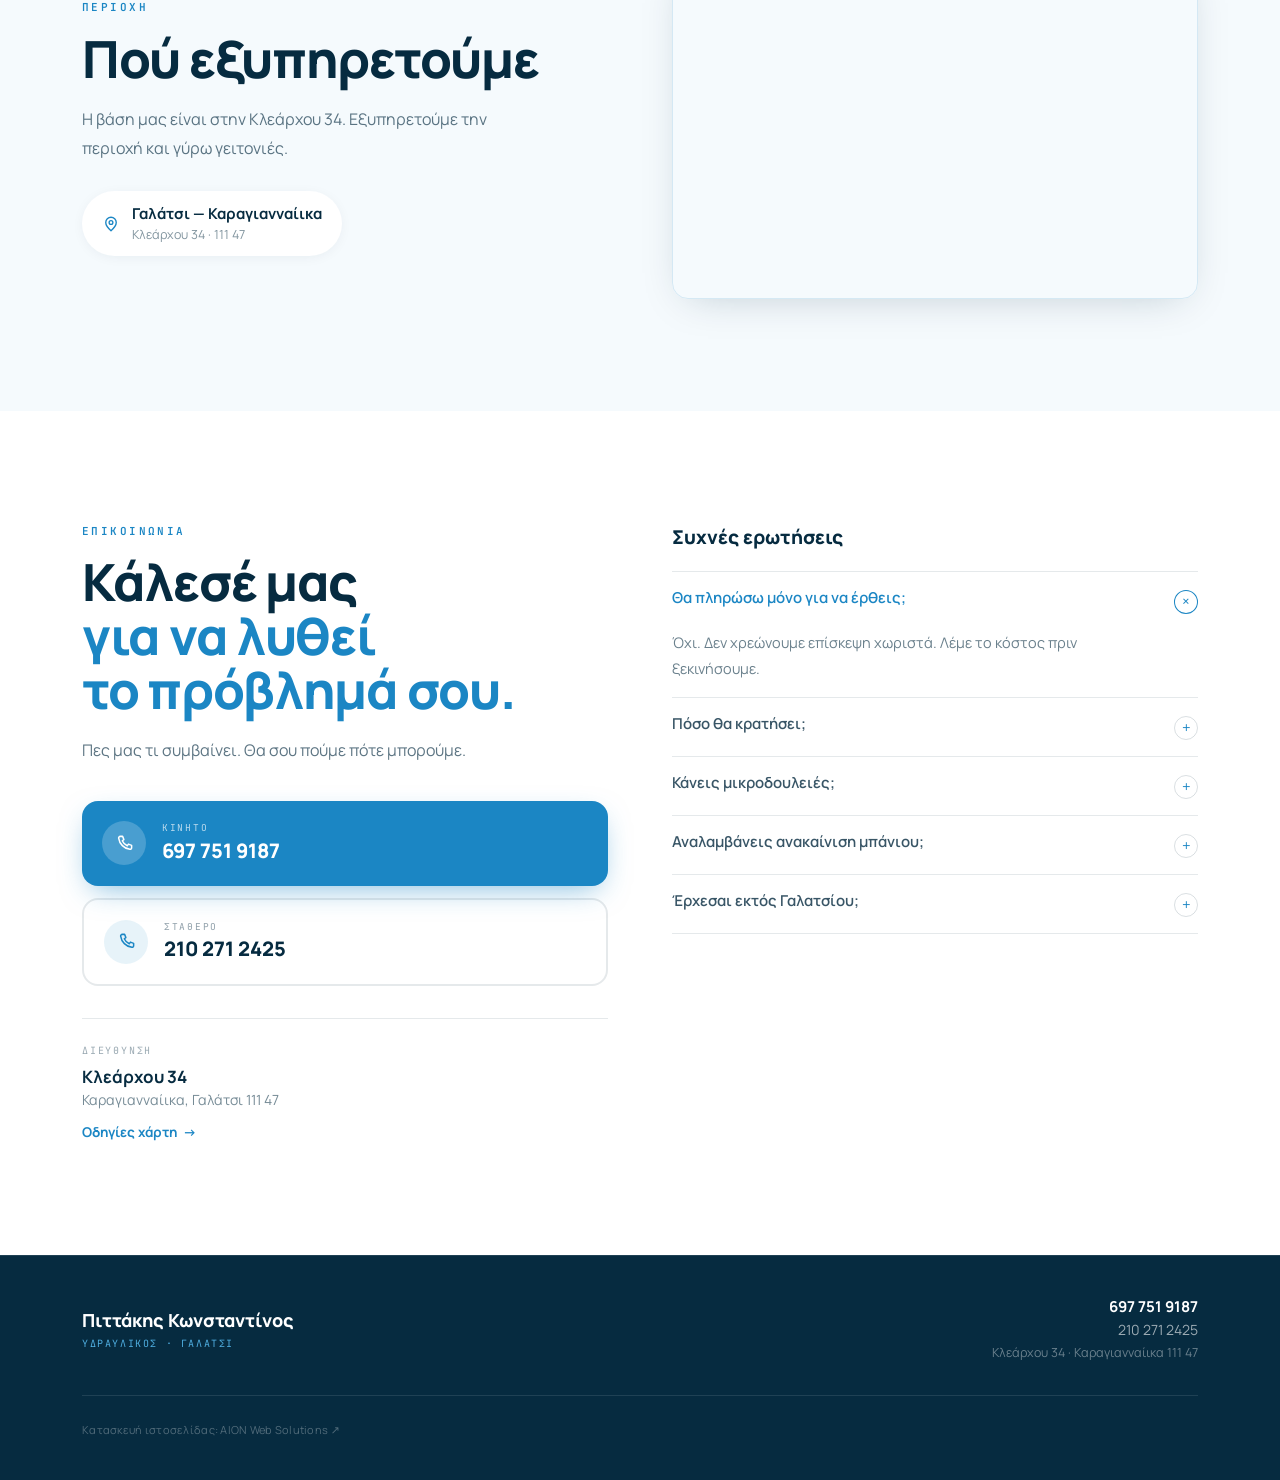
==== commit 0094c047: "update index.html" ====
--- a/index.html
+++ b/index.html
@@ -46,7 +46,7 @@
         "priceRange": "€"
       }
     </script>
-    <script type="module" crossorigin src="./assets/index-DmDmm5I6.js"></script>
+    <script type="module" crossorigin src="./assets/index-CuM18rHt.js"></script>
     <link rel="stylesheet" crossorigin href="./assets/index-BZTtV9PX.css">
   </head>
   <body>
